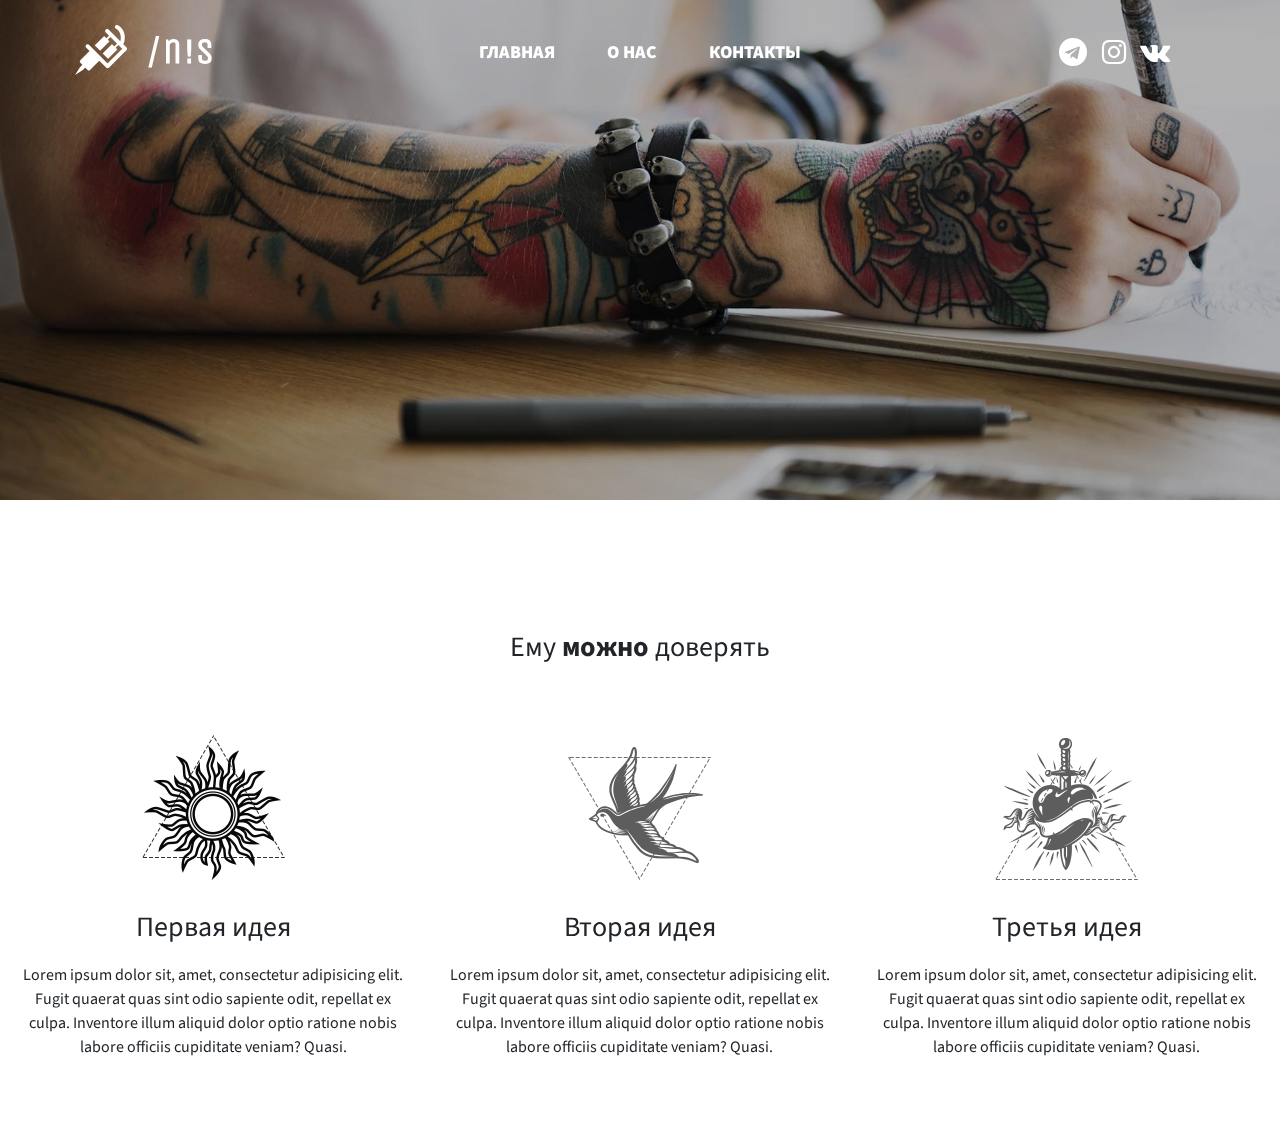
==== about.html @ b3897aca "Newwewew" ====
<!DOCTYPE html>
<html lang="en">
<head>
	<meta charset="UTF-8">
	<meta name="viewport" content="width=device-width, initial-scale=1, shrink-to-fit=no">
	<link rel="stylesheet" href="css/style.css">
	<link rel="stylesheet" href="css/width.css">
	<link rel="stylesheet" href="css/normalize.css">
	<link rel="stylesheet" href="css/font-awesome.min.css">
	<link rel="stylesheet" href="css/component.css">
	<link rel="stylesheet" href="css/style-slider.css">
	<link rel="stylesheet" href="css/reset.css">
	<link rel="stylesheet" href="css/style-new.css">

	<link href="https://fonts.googleapis.com/css2?family=Yanone+Kaffeesatz:wght@400;700&display=swap" rel="stylesheet">
<link href="http://fonts.googleapis.com/css?family=Source+Sans+Pro:300,400,700" rel="stylesheet" type="text/css">
	
	<link href="https://fonts.googleapis.com/css2?family=Unica+One&display=swap" rel="stylesheet">
	<link rel="stylesheet" href="https://maxcdn.bootstrapcdn.com/bootstrap/4.0.0/css/bootstrap.min.css" integrity="sha384-Gn5384xqQ1aoWXA+058RXPxPg6fy4IWvTNh0E263XmFcJlSAwiGgFAW/dAiS6JXm" crossorigin="anonymous">

	<link href="https://fonts.googleapis.com/css2?family=Staatliches&display=swap" rel="stylesheet">
	<link href="https://fonts.googleapis.com/css2?family=Kaushan+Script&display=swap" rel="stylesheet">
	<link href="https://fonts.googleapis.com/css2?family=Comfortaa:wght@300;500&display=swap" rel="stylesheet">


<script src="https://maxcdn.bootstrapcdn.com/bootstrap/4.0.0/js/bootstrap.min.js" integrity="sha384-JZR6Spejh4U02d8jOt6vLEHfe/JQGiRRSQQxSfFWpi1MquVdAyjUar5+76PVCmYl" crossorigin="anonymous"></script>
	<title>Document</title>
	<link rel="stylesheet" type="text/css" href="css/animate.css" />
<script src="js/wow.min.js"></script>

        <script>
       new WOW().init();
    </script>
</head>
<body>
	<div class="wrapper">

			<div class="about1" class="parallax-window" data-parallax="scroll" data-image-src="img/elements-title-img-1.jpg">
				<div class="header">
				<div class="logo">
					<img src="img/logo.png" alt="">
					<div class="content1">
			           <div class="text1 wow fadeIn"></div>
			        </div>
			        <div class="awesome-block">
			        	<a href="" class="aws1"><i class="fa fa-telegram"></i></a>
			  	 		<a href="" class="aws1"><i class="fa fa-instagram"></i></a>
			  	 		<!-- <a href=""><i class="fa fa-twitter"></i></a> -->
			  	 		<a href="" class="aws1"><i class="fa fa-vk"></i></a>
			        </div>
				</div>
			  <div class="menu">
			  	 <ul>
			  	 	<li class="cl-effect-1"><a href="#">Главная</a></li>
			  	 	<li class="cl-effect-1"><a href="#">О нас</a></li>
			  	 	<li class="cl-effect-1"><a href="#">Контакты</a></li>
			  	 </ul>
			  </div>
			  <div class="menu-bg-s">
			  	<div class="logo">
					<img src="img/logo.png" alt="">
				</div>
				<svg class="ham hamRotate ham1" id="to_right" width="80" onclick="this.classList.toggle('active1')">
  <path
        class="line top"
        d="m 30,33 h 40 c 0,0 9.044436,-0.654587 9.044436,-8.508902 0,-7.854315 -8.024349,-11.958003 -14.89975,-10.85914 -6.875401,1.098863 -13.637059,4.171617 -13.637059,16.368042 v 40" />
  <path
        class="line middle"
        d="m 30,50 h 40" />
  <path
        class="line bottom"
        d="m 30,67 h 40 c 12.796276,0 15.357889,-11.717785 15.357889,-26.851538 0,-15.133752 -4.786586,-27.274118 -16.667516,-27.274118 -11.88093,0 -18.499247,6.994427 -18.435284,17.125656 l 0.252538,40" />
</svg>
			  </div>
			  <div class="menu-responsive share" id="share">
			  		<ul class="menu-rw">
			  	 		<li class="cl-effect-1"><a href="#">Главная</a></li>
			  	 		<li class="cl-effect-1"><a href="#">О нас</a></li>
			  	 		<li class="cl-effect-1"><a href="#">Контакты</a></li>
			  	    </ul>
			  </div>
			  
			</div>

			<div class="header1">
				<div class="logo">
					<img src="img/logo.png" alt="">
					<div class="content1">
			           <div class="text1 wow fadeIn"></div>
			        </div>
			        <div class="awesome-block">
			        	<a href="" class="aws1"><i class="fa fa-telegram"></i></a>
			  	 		<a href="" class="aws1"><i class="fa fa-instagram"></i></a>
			  	 		<a href="" class="aws1"><i class="fa fa-vk"></i></a>
			        </div>
				</div>
			  <div class="menu">
			  	 <ul>
			  	 	<li class="cl-effect-1"><a href="#">Главная</a></li>
			  	 	<li class="cl-effect-1"><a href="#">О нас</a></li>
			  	 	<li class="cl-effect-1"><a href="#">Контакты</a></li>
			  	 </ul>
			  </div>
			  
			</div>
			</div>





			<div class="about2">
				<div class="container">
					<div class="row">
						<div class="col-md-12">
		<h1 class="title" style="margin: 50px 0;">
			<span>Ему</span>
			<span class="cd-words-wrapper">
				<b class="is-visible">можно</b>
			</span>
			<span style="margin-left:0px;">доверять</span>
		</h1>

						</div>
						<div class="col-md-4">
							<div class="block-idea">
								<img src="img/p1-custom-icon-img-1.png" alt="" class="img-fluid">
								<h1 class="title">Первая идея</h1>
								<p>Lorem ipsum dolor sit, amet, consectetur adipisicing elit. Fugit quaerat quas sint odio sapiente odit, repellat ex culpa. Inventore illum aliquid dolor optio ratione nobis labore officiis cupiditate veniam? Quasi.</p>
							</div>
						</div>
						<div class="col-md-4">
							<div class="block-idea">
								<img src="img/p1-custom-icon-hover-img-2.png" alt="" class="img-fluid">
								<h1 class="title">Вторая идея</h1>
								<p>Lorem ipsum dolor sit, amet, consectetur adipisicing elit. Fugit quaerat quas sint odio sapiente odit, repellat ex culpa. Inventore illum aliquid dolor optio ratione nobis labore officiis cupiditate veniam? Quasi.</p>
							</div>
						</div>
						<div class="col-md-4">
							<div class="block-idea">
								<img src="img/p1-custom-icon-hover-img-3.png" alt="" class="img-fluid">
								<h1 class="title">Третья идея</h1>
								<p>Lorem ipsum dolor sit, amet, consectetur adipisicing elit. Fugit quaerat quas sint odio sapiente odit, repellat ex culpa. Inventore illum aliquid dolor optio ratione nobis labore officiis cupiditate veniam? Quasi.</p>
							</div>
						</div>
					</div>
				</div>
			</div>

	</div>

<script src="https://ajax.googleapis.com/ajax/libs/jquery/3.1.1/jquery.min.js"></script>
<script src="js/main.js"></script>
<script src="js/bootstrap.min.js"></script>
<script src="js/modernizr.custom.js"></script>
<script src="js/index.js"></script>
<script src="js/index1.js"></script>
<script src="js/parallax.js"></script>
<script>
$("#to_right").click(function() {
   if ( $("#share").hasClass("share share_hide") )
   {
   $("#share").removeClass( );
   $("#share").addClass("share share_show");
   }
   else
   {
   $("#share").removeClass( );
   $("#share").addClass("share share_hide");
   }
});
</script>
<script>
	var $header = $(".header1")
var scroll = 0
var active = "active"
$(window).scroll(function() {
  if ($(window).scrollTop() > scroll) {
    $header.addClass(active)
  } else {
    $header.removeClass(active)
  }
})
</script>
</body>
</html>
---- css/style.css ----
* {
	margin: 0;
	padding: 0;
}
.wrapper {
	float: left;
	width: 100%;
	/*height: 100vh;*/
	/*background: url(../img/slider-video.mp4);*/
}
body {
	font-family: "Source Sans Pro", sans-serif;
}


h3 {
  display: inline-block;
  padding: 10px;
  background: #B9121B;
  border-top-left-radius: 10px;
  border-top-right-radius: 10px;
}

.full-screen {
  background-size: cover;
  background-position: center;
  background-repeat: no-repeat;
}



@font-face {
	font-family: 'Anton';
	src: url('../font/1Ptgg87LROyAm3Kz-C8.woff2');
	font-weight: normal;
	font-style: normal;
}

.is_overlay{ display: block; width: 100%; height: 100%; }
#trailer {
/*position: fixed;*/
top: 0; right: 0; bottom: 0; left: 0;
overflow: hidden;
}
li {
	list-style: none;
}
a:hover {
	/*text-decoration: none !important;*/
	border-bottom: none;
}


/*#trailer > video {
position: absolute;
top: 0;
left: 0;
width: 100%;
height: 100%;
}*/
.header	{
	width: 100%;
	height: 100px;
	position: absolute;
	top:0;
	transition: all .1s ease-in-out;
	/*z-index: 9999;*/
	display: inline-flex;
}
.active {
  top: 0 !important;
}
.header1 {
  	top:-100px;
  	width: 100%;
	height: 100px;
	position: fixed;
	background: #111;
	transition: all 1s ease-in-out;
	z-index: 9999;
	display: inline-flex;
}
.hf4g {display: block;}
.hf5g {display: none;}
.header1>.menu>ul>li.cl-effect-1>a {color: #fff;}
.menu {
	margin: 0 auto;
	display: block;
	z-index: 999;

}
.logo {
	padding: 25px 50px 25px 75px;
    /*z-index: 999;*/
    position: absolute;
    width: 100%;
    display: inline-block;
}
.awesome-block {
	position: absolute;
	right: 100px;
	margin-top: 7px;
}
.awesome-block1 {
	color:#000 !important;
}
a.awesome-block1 {
	transition: all .2s ease-in-out;
}
a.awesome-block1:hover {
	color: #333;
}
.awesome-block > a {
	color: #fff;
	margin-right: 10px;
	font-size: 28px;
	transition: all .2s ease-in-out;
}
.awesome-block > a:hover {
	text-decoration: none;
	color: #ababab;
	/*font-size: 29px;*/
}
.logo>img {float: left;}
p.logotext {
	float: left;
}
.ham {
  cursor: pointer;
  z-index: 9999;
  position: absolute;
  right: 0;
  transform: scale(0.5);
  float: right;
  margin: -35px 5px;
  -webkit-tap-highlight-color: transparent;
  transition: transform 400ms;
  -moz-user-select: none;
  -webkit-user-select: none;
  -ms-user-select: none;
  user-select: none;
}
.line {
  fill:none;
  transition: stroke-dasharray 400ms, stroke-dashoffset 400ms;
  stroke:#fff;
  stroke-width:5.5;
  stroke-linecap:round;
}
.menu-responsive {
	width: 100%;
	/*transition: all 1s ease-in-out;*/
	position: fixed;
	text-align: center;
    vertical-align: middle;
    height: 100vh;
    top: -800px;
	z-index: 90;
}
.hamRotate.active1 {
  transform: rotate(45deg) scale(0.5) translate(-20px, 0px);;

}
.hamRotate180.active1 {
  transform: rotate(180deg);
  transform: scale(0.5);

}
.ham1 .top {
  stroke-dasharray: 40 139;
}
.ham1 .bottom {
  stroke-dasharray: 40 180;
}
.ham1.active1 .top {
  stroke-dashoffset: -98px;
}
.ham1.active1 .bottom {
  stroke-dashoffset: -138px;
}
.content1 {float: left;}
.text1 {
	color: #fff;
	font-family: 'Unica One', cursive;
	font-size: 36px;
	margin-left: 20px;
	font-weight: 900;
	letter-spacing: 2px;
}
.text {
	color: #fff;
	font-family: 'Unica One', cursive;
	font-size: 36px;
	margin-left: 20px;
	font-weight: 900;
	letter-spacing: 2px;
}
.menu>ul>li {float: left;}
.menu>ul>li>a {
	float: left;
	padding: 40px 10px;
	color: #FFF;
	text-transform: uppercase;
	/*font-weight: 900;*/
	font-size: 22px;
	font-family: "Source Sans Pro", sans-serif;
    font-size: 18px;
    line-height: 26px;
    font-weight: 900;
    /*letter-spacing: -0.03em;*/
	transition: all .2s ease-in-out;
}
.menu>ul>li>a:hover {
	color: #bbb;
    text-decoration: none;
}

/**/

@import 'https://fonts.googleapis.com/css?family=Roboto+Mono:100';
html,
body {
  height: 100%;
}
.container {
  height: 100%;
  width: 100%;
  justify-content: center;
  align-items: center;
  display: flex;
}
.text {
    margin: auto auto;
    font-size: 22px;
	font-family: 'Anton', sans-serif;
    font-size: 68px;
    line-height: 26px;
    font-weight: 400;
    text-transform: uppercase;
    letter-spacing: 15px;
    /* vertical-align: middle; */
    float: left;
    color: #fff;

}
.dud {
  color: #000;
}
.ex4 {
	float: left;
	width: 100%;
	/*padding: 100px 0;*/
}
h1.title {
	font-family: "Source Sans Pro", sans-serif;
    font-size: 28px;
    font-weight: 400;
    text-align: center;
    line-height: 55px;
}

@font-face {
	font-family: awesome;
	src: url(../fonts/fontawesome-webfont.woff2);
}

/**/
.carousel-inner {background: #fff;}
.contentt {
	height: 100vh;
    display: grid;
    width: 100%;
    position: relative;
    /*z-index: 9999;*/
}
.ex1 {
	width: 100%;
    float: left;
    background: rgba(0,0,0,0.3);
    overflow: hidden;
    /*height: 100vh;*/
    transform: scale(10%);
    position: relative;
}
.ex2 {
	float: left;
	width: 100%;
	padding: 100px 0;
	/*height: 100vh;*/
}
.img-blockd {
	float: left;
	overflow: hidden;
	width: 100%; 
	margin-bottom: 20px;
}

@media (min-width: 1200px) {}
.container {
    max-width: 1300px !important;
}
}

.try {
	    font-family: 'Anton', sans-serif;
	    font-size: 24px;
}

.text-block {
	width: 100%;
	float: left;
}
.text-block > p {
	color: #989898;
}
.textt {
	margin: auto;
}
.title-ph {
	color: #fff;
	text-transform: uppercase;
	font-family: 'Anton', sans-serif;
	font-size: 88px;
}
.responsive-title {
	color: #fff;
	text-transform: uppercase;
	font-family: 'Anton', sans-serif;
	display: none;
}
.try {
	font-family: 'Anton', sans-serif;
	font-size: 22px;
}
#top {display:none;position:fixed;right:1%;bottom:16px;width:48px;height:48px;background:#ff0000;}
.bg--1 {
background: url(../img/h1-parallax-1.jpg);
}
.ex3 {
	width: 100%;
	float: left;
	/*padding: 100px;*/
	/*height: 1000px;*/
}
.header.fixed {
    width:100%;
    position: fixed;
    top: 0;
    background:#fff !important;
}

.block-num {
   margin: 150px 0;
   width: 100%;
   display: inline-block;
}
.block-num > span {
	display: inline-block !important;
	color: #fff;
	font-size: 81px;
    font-weight: 900;
    font-family: 'Anton', sans-serif;
    line-height: .94em;
    vertical-align: middle;
    text-align: center;letter-spacing: 5px;
    width: 100%;
}
h1.title-num1 {
	font-family: 'Anton', sans-serif;
	font-size: 28px;
	font-weight: 100;
	text-align: center;
	margin-top: 20px;
	color: #fff;
	letter-spacing: 3px;
}
.t4gry {color: #000 !important;}

.kartochka {
	float: left;
	width: 100%;
}
.kartochka>img {
	margin-bottom: 30px;
}
.text-block-1 {
	float: left;
	width: 100%;
	/*margin-bottom: 100px;*/
}
.block-text-tt {
	max-width: 500px;
	margin-top: 100px;
	margin-left: 40px;
}
h1.title-karta {
	/*margin-bottom: 0;*/
	line-height: 30px;
	text-transform: uppercase;
	font-family: 'Anton', sans-serif;
	letter-spacing: 2px;
}
h1.title-karta:nth-child(2) {
	margin-bottom: 30px;
}
/*.ex-4-1-title {
	padding: 70px 0;
	float: left;
	width: 100%;
}*/
.ex-4-1-title-black {
	background: #f3f3f3;
    padding: 70px 0;
	float: left;
	width: 100%;
}
.ex-4-1-title-black>.text-block-1>h1.title {color: #000;}
.left-roa {
	width: 50%;
	float: left;
	height: 100vh;
	/*background: url(../img/m1.jpg) 30%;*/
}
.right-roa {
	width: 50%;
	float: left;
	height: 100vh;
}
.ex5 {
	width: 100%;
	padding: 100px 0;
	float: left;
	/*height: 100vh;*/
}
.input-form-foot {
	width: 100%;
	float: left;
}
.wpcf7-text {
	/*font-family: Anton,sans-serif;*/
    color: #080808;
    margin: 0;
    padding: 29px 0;
    border: none;
    width: 100%;
    border-bottom: 2px dotted #080808;
    font-size: 23px;
    line-height: 1.74em;
    /*text-transform: uppercase;*/
}
input {outline:none;}
li.cl-effect-181 {margin-top: 30px;}
a.but-on {
    font-size: 18px;
    padding: 20px 20px !important;
    text-transform: uppercase;
    border: 2px solid #111;
    font-weight: 700;
    margin-top: 50px;
    transition: all .2s ease-in-out;
    color: #111;
}
a.but-on:hover {
	text-decoration: none;
	color: #fff;
	background: #000;
}
.share>ul>li>a {
	float: left;
	padding: .4em 1em;
	width: 100%;
	text-align: center;
	color: #FFF;
	text-transform: uppercase;
	/*font-weight: 900;*/
	font-size: 22px;
	font-family: 'Anton', sans-serif;
    font-size: 18px;
    line-height: 26px;
    font-weight: 400;
    letter-spacing: .06em;
	transition: all .2s ease-in-out;
}
.share>ul>li {
	width: 100%;
    display: inline-block;
    margin: .2em 0;
}
.carousel-indicators li {
	border-radius: 50%;
	width: 10px !important;
    height: 10px !important;
}
.menu-bg-s {
	width: 100%;
	position: fixed;
	background: #111;
	z-index: 9999;
	height: 50px;
	display: none;
}
.block-text-tt-resp {display: none; padding: 30px 20px;}
.block-text-tt-resp>h1 {color: #fff; text-align: center;}
.block-text-tt-resp>p {color: #fff; text-align: center;}
.share_hide {top:50px; animation: textt .4s; position: absolute; width: 100%;background: rgba(0,0,0,0.7);}
@keyframes textt {
from {top:-100%;}
to {top:50px;}
}
.share_show {top:-100%; animation: texttt .4s; position: absolute;width: 100%;background: rgba(0,0,0,0.7);}
@keyframes texttt {
from {top:50px;}
to {top:-100%;}
}
.menu-rw {
	position: absolute;
    width: 100%;
    top: 50%;
    transform: translateY(-50%);
}
.menu-rw>li>a {font-family: 'Yanone Kaffeesatz', sans-serif;}
.share {
	    width: 100%;
    /*transition: all 1s ease-in-out;*/
    position: fixed;
    text-align: center;
    vertical-align: middle;
    height: 100vh;
    z-index: 90;
}
.carousel-item {
	text-align: center;
    vertical-align: middle;
}
.carousel-caption {
	    position: absolute;
    top: 0;
    bottom: 0;
    margin: auto 0;
    height: fit-content;
}
.carousel-caption>h3 {
	font-family: 'Staatliches', cursive;
	color: #fff;
	/*text-align: justify;*/
	line-height: 110px;
	border: none;
	width: 100%;
	font-size: 128px;
	/*max-width: 500px;*/
	background: none;
}
.carousel-caption>.kiki-b>h3 {
	font-size: 120px;
	color: #fff;
	    margin-right: -208px;
	font-family: 'Kaushan Script', cursive;
	background: none;
}
.carousel-caption>p {
    font-family: 'Comfortaa', cursive;
    font-size: 20px;

} 
h3.kiki {
	font-family: 'Kaushan Script', cursive;
	line-height: 0px;
}


.sppb-column {
    width: 100%;
    height: 100%;
    display: -ms-flexbox;
    display: flex;
    -ms-flex-wrap: wrap;
    flex-wrap: wrap;
}
.sppb-column, .sppb-column-addons {
    position: relative;
    z-index: 1;
    width: 100%;
}
.sppb-text-center {
    text-align: center;
}
.sppb-addon-single-image-container {
    display: inline-block;
    position: relative;
}
.ex4-5 {
	float: left;
	width: 100%;
	padding: 100px 0;
	background: #f3f3f3;
}
.img-bl {
	text-align: center;
	margin-bottom: 50px;
}
.text-bl-pn {
	text-align: center;
}
.title-form {
	/*margin: 50px 0;*/
	/*font-family: 'Russo', sans-serif;*/
	text-align: center;
	font-size: 32px;
}
.send-but>li {
	margin-top: 30px;
}
.send-but>li>a {
	font-family: -apple-system,BlinkMacSystemFont,"Segoe UI",Roboto,"Helvetica Neue",Arial,sans-serif,"Apple Color Emoji","Segoe UI Emoji","Segoe UI Symbol";
	font-size: 24px;
}




/*ABOUT*/
 .about1 {
 	height: 500px;
 	width: 100%;
 	float: left;
 }
 .about2 {
 	padding: 70px 0;
 	width: 100%;
 	float: left;
 }
 .block-idea {text-align: center;}
 .block-idea>img {
 	margin-bottom: 20px;
 }
 .block-idea>p {font-family: 'Source Sans Pro', sans-serif;}
---- css/width.css ----
@media only screen and (max-width: 1210px) {
 
.content1 {
	display: none;
}
.carousel {margin-top: 50px;}
.menu-bg-s>.logo>img {display: none;} 
.logo.logo {display: none;} 
.menu-bg-s {display: block;}
.header>.logo {display: none;}
.menu-bg-s>.logo {display: block;}
.block-text-tt {margin-left: 20px !important;}
.header1 {display: none !important;}
.awesome-block {display: none;}
.carousel-caption>h3 {  font-size: 78px;line-height: 60px;}
h1.title-ph {display: none;}
.menu-responsive>ul {display: block !important;}
.menu {display: none; }
h1.responsive-title {font-size: 38px; display: block;}
.slider {margin-top:50px;}
.hf4g {display: none !important}
.hf5g {display: block !important}

 
}
@media only screen and (max-width: 987px) {
 
.block-num>span {font-size: 44px;}
h1.title-num1 {font-size: 22px;}
/*.left-roa {height: auto;}*/
 
}
@media only screen and (max-width: 782px) {
 
.ex2 {height: auto;}
/*.ex4 {padding: 100px 0;}*/
.left-roa {height: auto;}
.img-blockd {text-align: center;}
.text-block {text-align: center;}
.right-roa {display: none;}
.left-roa {width: 100%; padding: 70px 0;}
h1.title {font-size: 38px;}
.block-text-tt-resp {display: block;}
}
@media only screen and (min-width: 1210px) {
 
svg.ham {display: none;}
 
}
@media only screen and (max-width: 992px) {
 
Планшеты в режиме landscape, нетбуки, ноутбуки, десктоп.
 
}
@media only screen and (max-width: 768px) {
 
.menu-responsive>ul>li>a {
	padding: 0 !important;
}
/*.cd-intro {display: none !important}*/
/*.carousel {top: 50px;}*/
.menu-bg-s>.logo {display: none;} 
.cd-headline {
    font-size: 26px !important;
  }
  .text-bl-pn>p {font-size:16px;}

}
@media only screen and (max-width: 500px) {
 
.menu-responsive>ul>li>a {
	padding: 0 !important;
}
 
}





/**/
---- css/component.css ----
*,
*:after,
*::before {
    -webkit-box-sizing: border-box;
    -moz-box-sizing: border-box;
    box-sizing: border-box;
}

body {
	font-family: Arial, sans-serif;
}

nav a {
	position: relative;
	display: inline-block;
	margin: 15px 25px;
	outline: none;
	color: #fff;
	text-decoration: none;
	text-transform: uppercase;
	letter-spacing: 1px;
	font-weight: 400;
	text-shadow: 0 0 1px rgba(255,255,255,0.3);
	font-size: 1.35em;
}

nav a:hover,
nav a:focus {
	outline: none;
}

/* Эффект 1: Скобки */
.cl-effect-1 a::before,
.cl-effect-1 a::after {
	display: inline-block;
	opacity: 0;
	-webkit-transition: -webkit-transform 0.3s, opacity 0.2s;
	-moz-transition: -moz-transform 0.3s, opacity 0.2s;
	transition: transform 0.3s, opacity 0.2s;
}

.cl-effect-1 a::before {
	margin-right: 10px;
	content: '[';
	-webkit-transform: translateX(20px);
	-moz-transform: translateX(20px);
	transform: translateX(20px);
}

.cl-effect-1 a::after {
	margin-left: 10px;
	content: ']';
	-webkit-transform: translateX(-20px);
	-moz-transform: translateX(-20px);
	transform: translateX(-20px);
}

.cl-effect-1 a:hover::before,
.cl-effect-1 a:hover::after,
.cl-effect-1 a:focus::before,
.cl-effect-1 a:focus::after {
	opacity: 1;
	-webkit-transform: translateX(0px);
	-moz-transform: translateX(0px);
	transform: translateX(0px);
}

/* Эффект 2: 3D */
.cl-effect-2 a {
	line-height: 44px;
	-webkit-perspective: 1000px;
	-moz-perspective: 1000px;
	perspective: 1000px;
}

.cl-effect-2 a span {
	position: relative;
	display: inline-block;
	padding: 0 14px;
	background: #2195de;
	-webkit-transition: -webkit-transform 0.3s;
	-moz-transition: -moz-transform 0.3s;
	transition: transform 0.3s;
	-webkit-transform-origin: 50% 0;
	-moz-transform-origin: 50% 0;
	transform-origin: 50% 0;
	-webkit-transform-style: preserve-3d;
	-moz-transform-style: preserve-3d;
	transform-style: preserve-3d;
}

.csstransforms3d .cl-effect-2 a span::before {
	position: absolute;
	top: 100%;
	left: 0;
	width: 100%;
	height: 100%;
	background: #0965a0;
	content: attr(data-hover);
	-webkit-transition: background 0.3s;
	-moz-transition: background 0.3s;
	transition: background 0.3s;
	-webkit-transform: rotateX(-90deg);
	-moz-transform: rotateX(-90deg);
	transform: rotateX(-90deg);
	-webkit-transform-origin: 50% 0;
	-moz-transform-origin: 50% 0;
	transform-origin: 50% 0;
}

.cl-effect-2 a:hover span,
.cl-effect-2 a:focus span {
	-webkit-transform: rotateX(90deg) translateY(-22px);
	-moz-transform: rotateX(90deg) translateY(-22px);
	transform: rotateX(90deg) translateY(-22px);
}

.csstransforms3d .cl-effect-2 a:hover span::before,
.csstransforms3d .cl-effect-2 a:focus span::before {
	background: #28a2ee;	
}

/* Эффект 3: Линия снизу*/
.cl-effect-3 a {
	padding: 8px 0;
}

.cl-effect-3 a::after {
	position: absolute;
	top: 100%;
	left: 0;
	width: 100%;
	height: 4px;
	background: rgba(0,0,0,0.1);
	content: '';
	opacity: 0;
	-webkit-transition: opacity 0.3s, -webkit-transform 0.3s;
	-moz-transition: opacity 0.3s, -moz-transform 0.3s;
	transition: opacity 0.3s, transform 0.3s;
	-webkit-transform: translateY(10px);
	-moz-transform: translateY(10px);
	transform: translateY(10px);
}

.cl-effect-3 a:hover::after,
.cl-effect-3 a:focus::after {
	opacity: 1;
	-webkit-transform: translateY(0px);
	-moz-transform: translateY(0px);
	transform: translateY(0px);
}

/* Эффект 4: линия снизу */
.cl-effect-4 a {
	padding: 0 0 10px;
}

.cl-effect-4 a::after {
	position: absolute;
	top: 100%;
	left: 0;
	width: 100%;
	height: 1px;
	background: #fff;
	content: '';
	opacity: 0;
	-webkit-transition: height 0.3s, opacity 0.3s, -webkit-transform 0.3s;
	-moz-transition: height 0.3s, opacity 0.3s, -moz-transform 0.3s;
	transition: height 0.3s, opacity 0.3s, transform 0.3s;
	-webkit-transform: translateY(-10px);
	-moz-transform: translateY(-10px);
	transform: translateY(-10px);
}

.cl-effect-4 a:hover::after,
.cl-effect-4 a:focus::after {
	height: 5px;
	opacity: 1;
	-webkit-transform: translateY(0px);
	-moz-transform: translateY(0px);
	transform: translateY(0px);
}

/* Эффект 5: смена */
.cl-effect-5 a {
	overflow: hidden;
	padding: 0 4px;
	height: 1em;
}

.cl-effect-5 a span {
	position: relative;
	display: inline-block;
	-webkit-transition: -webkit-transform 0.3s;
	-moz-transition: -moz-transform 0.3s;
	transition: transform 0.3s;
}

.cl-effect-5 a span::before {
	position: absolute;
	top: 100%;
	content: attr(data-hover);
	font-weight: 700;
	-webkit-transform: translate3d(0,0,0);
	-moz-transform: translate3d(0,0,0);
	transform: translate3d(0,0,0);
}

.cl-effect-5 a:hover span,
.cl-effect-5 a:focus span {
	-webkit-transform: translateY(-100%);
	-moz-transform: translateY(-100%);
	transform: translateY(-100%);
}

/* Эффект 6: появляется граница слева и снизу */
.cl-effect-6 a {
	margin: 0 10px;
	padding: 10px 20px;
}

.cl-effect-6 a::before {
	position: absolute;
	top: 0;
	left: 0;
	width: 100%;
	height: 2px;
	background: #fff;
	content: '';
	-webkit-transition: top 0.3s;
	-moz-transition: top 0.3s;
	transition: top 0.3s;
}

.cl-effect-6 a::after {
	position: absolute;
	top: 0;
	left: 0;
	width: 2px;
	height: 2px;
	background: #fff;
	content: '';
	-webkit-transition: height 0.3s;
	-moz-transition: height 0.3s;
	transition: height 0.3s;
}

.cl-effect-6 a:hover::before {
	top: 100%;
	opacity: 1;
}

.cl-effect-6 a:hover::after {
	height: 100%;
} 

/* Эффект 7: появляется граница сверху */
.cl-effect-7 a {
	padding: 12px 10px 10px;
	color: #566473;
	text-shadow: none;
	font-weight: 700;
}

.cl-effect-7 a::before,
.cl-effect-7 a::after {
	position: absolute;
	top: 100%;
	left: 0;
	width: 100%;
	height: 3px;
	background: #566473;
	content: '';
	-webkit-transition: -webkit-transform 0.3s;
	-moz-transition: -moz-transform 0.3s;
	transition: transform 0.3s;
	-webkit-transform: scale(0.85);
	-moz-transform: scale(0.85);
	transform: scale(0.85);
}

.cl-effect-7 a::after {
	opacity: 0;
	-webkit-transition: top 0.3s, opacity 0.3s, -webkit-transform 0.3s;
	-moz-transition: top 0.3s, opacity 0.3s, -moz-transform 0.3s;
	transition: top 0.3s, opacity 0.3s, transform 0.3s;
}

.cl-effect-7 a:hover::before,
.cl-effect-7 a:hover::after,
.cl-effect-7 a:focus::before,
.cl-effect-7 a:focus::after {
	-webkit-transform: scale(1);
	-moz-transform: scale(1);
	transform: scale(1);
}

.cl-effect-7 a:hover::after,
.cl-effect-7 a:focus::after {
	top: 0%;
	opacity: 1;
}

/* Эффект 8: появляется еще одна граница */
.cl-effect-8 a {
	padding: 10px 20px;
}

.cl-effect-8 a::before,
.cl-effect-8 a::after  {
	position: absolute;
	top: 0;
	left: 0;
	width: 100%;
	height: 100%;
	border: 3px solid #354856;
	content: '';
	-webkit-transition: -webkit-transform 0.3s, opacity 0.3s;
	-moz-transition: -moz-transform 0.3s, opacity 0.3s;
	transition: transform 0.3s, opacity 0.3s;
}

.cl-effect-8 a::after  {
	border-color: #fff;
	opacity: 0;
	-webkit-transform: translateY(-7px) translateX(6px);
	-moz-transform: translateY(-7px) translateX(6px);
	transform: translateY(-7px) translateX(6px);
}

.cl-effect-8 a:hover::before,
.cl-effect-8 a:focus::before {
	opacity: 0;
	-webkit-transform: translateY(5px) translateX(-5px);
	-moz-transform: translateY(5px) translateX(-5px);
	transform: translateY(5px) translateX(-5px);
}

.cl-effect-8 a:hover::after,
.cl-effect-8 a:focus::after  {
	opacity: 1;
	-webkit-transform: translateY(0px) translateX(0px);
	-moz-transform: translateY(0px) translateX(0px);
	transform: translateY(0px) translateX(0px);
}

/* Эффект 9: дополнительный текст и граница */
.cl-effect-9 a {
	margin: 0 20px;
	padding: 18px 20px;
}

.cl-effect-9 a::before,
.cl-effect-9 a::after {
	position: absolute;
	top: 0;
	left: 0;
	width: 100%;
	height: 1px;
	background: #fff;
	content: '';
	opacity: 0.2;
	-webkit-transition: opacity 0.3s, height 0.3s;
	-moz-transition: opacity 0.3s, height 0.3s;
	transition: opacity 0.3s, height 0.3s;
}

.cl-effect-9 a::after {
	top: 100%;
	opacity: 0;
	-webkit-transition: -webkit-transform 0.3s, opacity 0.3s;
	-moz-transition: -moz-transform 0.3s, opacity 0.3s;
	transition: transform 0.3s, opacity 0.3s;
	-webkit-transform: translateY(-10px);
	-moz-transform: translateY(-10px);
	transform: translateY(-10px);
}

.cl-effect-9 a span:first-child {
	z-index: 2;
	display: block;
	font-weight: 300;
}

.cl-effect-9 a span:last-child {
	z-index: 1;
	display: block;
	padding: 8px 0 0 0;
	color: rgba(0,0,0,0.4);
	text-shadow: none;
	text-transform: none;
	font-style: italic;
	font-size: 0.75em;
	font-family: Arial, Georgia, serif;
	opacity: 0;
	-webkit-transition: -webkit-transform 0.3s, opacity 0.3s;
	-moz-transition: -moz-transform 0.3s, opacity 0.3s;
	transition: transform 0.3s, opacity 0.3s;
	-webkit-transform: translateY(-100%);
	-moz-transform: translateY(-100%);
	transform: translateY(-100%);
}

.cl-effect-9 a:hover::before,
.cl-effect-9 a:focus::before {
	height: 6px;
}

.cl-effect-9 a:hover::before,
.cl-effect-9 a:hover::after,
.cl-effect-9 a:focus::before,
.cl-effect-9 a:focus::after {
	opacity: 1;
	-webkit-transform: translateY(0px);
	-moz-transform: translateY(0px);
	transform: translateY(0px);
}

.cl-effect-9 a:hover span:last-child,
.cl-effect-9 a:focus span:last-child {
	opacity: 1;
	-webkit-transform: translateY(0%);
	-moz-transform: translateY(0%);
	transform: translateY(0%);
}

/* Эффект 10: замена текста и фона слева */
.cl-effect-10  {
	position: relative;
	z-index: 1;
}

.cl-effect-10 a {
	overflow: hidden;
	margin: 0 15px;
}

.cl-effect-10 a span {
	display: block;
	padding: 10px 20px;
	background: #0f7c67;
	-webkit-transition: -webkit-transform 0.3s;
	-moz-transition: -moz-transform 0.3s;
	transition: transform 0.3s;
}

.cl-effect-10 a::before {
	position: absolute;
	top: 0;
	left: 0;
	z-index: -1;
	padding: 10px 20px;
	width: 100%;
	height: 100%;
	background: #fff;
	color: #0f7c67;
	content: attr(data-hover);
	-webkit-transition: -webkit-transform 0.3s;
	-moz-transition: -moz-transform 0.3s;
	transition: transform 0.3s;
	-webkit-transform: translateX(-25%);
}

.cl-effect-10 a:hover span,
.cl-effect-10 a:focus span {
	-webkit-transform: translateX(100%);
	-moz-transform: translateX(100%);
	transform: translateX(100%);
}

.cl-effect-10 a:hover::before,
.cl-effect-10 a:focus::before {
	-webkit-transform: translateX(0%);
	-moz-transform: translateX(0%);
	transform: translateX(0%);
}

/* Эффект 11: изменение цвета текста */
.cl-effect-11 a {
	padding: 10px 0;
	border-top: 2px solid #0972b4;
	color: #0972b4;
	text-shadow: none;
} 

.cl-effect-11 a::before {
	position: absolute;
	top: 0;
	left: 0;
	overflow: hidden;
	padding: 10px 0;
	max-width: 0;
	border-bottom: 2px solid #fff;
	color: #fff;
	content: attr(data-hover);
	-webkit-transition: max-width 0.5s;
	-moz-transition: max-width 0.5s;
	transition: max-width 0.5s;
}

.cl-effect-11 a:hover::before,
.cl-effect-11 a:focus::before {
	max-width: 100%;
}

/* Эффект 12: круг на фоне */
.cl-effect-12 a::before,
.cl-effect-12 a::after {
	position: absolute;
	top: 50%;
	left: 50%;
	width: 100px;
	height: 100px;
	border: 2px solid rgba(0,0,0,0.1);
	border-radius: 50%;
	content: '';
	opacity: 0;
	-webkit-transition: -webkit-transform 0.3s, opacity 0.3s;
	-moz-transition: -moz-transform 0.3s, opacity 0.3s;
	transition: transform 0.3s, opacity 0.3s;
	-webkit-transform: translateX(-50%) translateY(-50%) scale(0.2);
	-moz-transform: translateX(-50%) translateY(-50%) scale(0.2);
	transform: translateX(-50%) translateY(-50%) scale(0.2);
}

.cl-effect-12 a::after {
	width: 90px;
	height: 90px;
	border-width: 6px;
	-webkit-transform: translateX(-50%) translateY(-50%) scale(0.8);
	-moz-transform: translateX(-50%) translateY(-50%) scale(0.8);
	transform: translateX(-50%) translateY(-50%) scale(0.8);
}

.cl-effect-12 a:hover::before,
.cl-effect-12 a:hover::after,
.cl-effect-12 a:focus::before,
.cl-effect-12 a:focus::after {
	opacity: 1;
	-webkit-transform: translateX(-50%) translateY(-50%) scale(1);
	-moz-transform: translateX(-50%) translateY(-50%) scale(1);
	transform: translateX(-50%) translateY(-50%) scale(1);
}

/* Эффект 13: три кружка снизу */
.cl-effect-13 a {
	-webkit-transition: color 0.3s;
	-moz-transition: color 0.3s;
	transition: color 0.3s;
}

.cl-effect-13 a::before {
	position: absolute;
	top: 100%;
	left: 50%;
	color: transparent;
	content: '•';
	text-shadow: 0 0 transparent;
	font-size: 1.2em;
	-webkit-transition: text-shadow 0.3s, color 0.3s;
	-moz-transition: text-shadow 0.3s, color 0.3s;
	transition: text-shadow 0.3s, color 0.3s;
	-webkit-transform: translateX(-50%);
	-moz-transform: translateX(-50%);
	transform: translateX(-50%);
	pointer-events: none;
}

.cl-effect-13 a:hover::before,
.cl-effect-13 a:focus::before {
	color: #fff;
	text-shadow: 10px 0 #fff, -10px 0 #fff;
}

.cl-effect-13 a:hover,
.cl-effect-13 a:focus {
	color: #ba7700;
}

/* Эффект 14: перемещение границ */
.cl-effect-14 a {
	padding: 0 20px;
	height: 45px;
	line-height: 45px;
}

.cl-effect-14 a::before,
.cl-effect-14 a::after {
	position: absolute;
	width: 45px;
	height: 2px;
	background: #fff;
	content: '';
	opacity: 0.2;
	-webkit-transition: all 0.3s;
	-moz-transition: all 0.3s;
	transition: all 0.3s;
	pointer-events: none;
}

.cl-effect-14 a::before {
	top: 0;
	left: 0;
	-webkit-transform: rotate(90deg);
	-moz-transform: rotate(90deg);
	transform: rotate(90deg);
	-webkit-transform-origin: 0 0;
	-moz-transform-origin: 0 0;
	transform-origin: 0 0;
}

.cl-effect-14 a::after {
	right: 0;
	bottom: 0;
	-webkit-transform: rotate(90deg);
	-moz-transform: rotate(90deg);
	transform: rotate(90deg);
	-webkit-transform-origin: 100% 0;
	-moz-transform-origin: 100% 0;
	transform-origin: 100% 0;
}

.cl-effect-14 a:hover::before,
.cl-effect-14 a:hover::after,
.cl-effect-14 a:focus::before,
.cl-effect-14 a:focus::after {
	opacity: 1;
}

.cl-effect-14 a:hover::before,
.cl-effect-14 a:focus::before {
	left: 50%;
	-webkit-transform: rotate(0deg) translateX(-50%);
	-moz-transform: rotate(0deg) translateX(-50%);
	transform: rotate(0deg) translateX(-50%);
}

.cl-effect-14 a:hover::after,
.cl-effect-14 a:focus::after {
	right: 50%;
	-webkit-transform: rotate(0deg) translateX(50%);
	-moz-transform: rotate(0deg) translateX(50%);
	transform: rotate(0deg) translateX(50%);
}

/* Эффект 15: уменьшение и изменение цвета */
.cl-effect-15 a {
	color: rgba(0,0,0,0.2);
	font-weight: 700;
	text-shadow: none;
}

.cl-effect-15 a::before {
	color: #fff;
	content: attr(data-hover);
	position: absolute;
	-webkit-transition: -webkit-transform 0.3s, opacity 0.3s;
	-moz-transition: -moz-transform 0.3s, opacity 0.3s;
	transition: transform 0.3s, opacity 0.3s;
}

.cl-effect-15 a:hover::before,
.cl-effect-15 a:focus::before {
	-webkit-transform: scale(0.9);
	-moz-transform: scale(0.9);
	transform: scale(0.9);
	opacity: 0;
}

/* Эффект 16: наложение справа */
.cl-effect-16 a {
	color: #6f8686;
	text-shadow: 0 0 1px rgba(111,134,134,0.3);
}

.cl-effect-16 a::before {
	color: #fff;
	content: attr(data-hover);
	position: absolute;
	opacity: 0;
	text-shadow: 0 0 1px rgba(255,255,255,0.3);
	-webkit-transform: scale(1.1) translateX(10px) translateY(-10px) rotate(4deg);
	-moz-transform: scale(1.1) translateX(10px) translateY(-10px) rotate(4deg);
	transform: scale(1.1) translateX(10px) translateY(-10px) rotate(4deg);
	-webkit-transition: -webkit-transform 0.3s, opacity 0.3s;
	-moz-transition: -moz-transform 0.3s, opacity 0.3s;
	transition: transform 0.3s, opacity 0.3s;
	pointer-events: none;
}

.cl-effect-16 a:hover::before,
.cl-effect-16 a:focus::before {
	-webkit-transform: scale(1) translateX(0px) translateY(0px) rotate(0deg);
	-moz-transform: scale(1) translateX(0px) translateY(0px) rotate(0deg);
	transform: scale(1) translateX(0px) translateY(0px) rotate(0deg);
	opacity: 1;
}

/* Эффект 17: граница снизу и изменение цвета */
.cl-effect-17 a {
	color: #10649b;
	text-shadow: none;
	padding: 10px 0;
}

.cl-effect-17 a::before {
	color: #fff;
	text-shadow: 0 0 1px rgba(255,255,255,0.3);
	content: attr(data-hover);
	position: absolute;
	-webkit-transition: -webkit-transform 0.3s, opacity 0.3s;
	-moz-transition: -moz-transform 0.3s, opacity 0.3s;
	transition: transform 0.3s, opacity 0.3s;
	pointer-events: none;
}

.cl-effect-17 a::after {
	content: '';
	position: absolute;
	left: 0;
	bottom: 0;
	width: 100%;
	height: 2px;
	background: #fff;
	opacity: 0;
	-webkit-transform: translateY(5px);
	-moz-transform: translateY(5px);
	transform: translateY(5px);
	-webkit-transition: -webkit-transform 0.3s, opacity 0.3s;
	-moz-transition: -moz-transform 0.3s, opacity 0.3s;
	transition: transform 0.3s, opacity 0.3s;
	pointer-events: none;
}

.cl-effect-17 a:hover::before,
.cl-effect-17 a:focus::before {
	opacity: 0;
	-webkit-transform: translateY(-2px);
	-moz-transform: translateY(-2px);
	transform: translateY(-2px);
}

.cl-effect-17 a:hover::after,
.cl-effect-17 a:focus::after {
	opacity: 1;
	-webkit-transform: translateY(0px);
	-moz-transform: translateY(0px);
	transform: translateY(0px);
}

/* Эффект 18: крест */
.cl-effect-18 {
	position: relative;
	z-index: 1;
}

.cl-effect-18 a {
	padding: 0 5px;
	color: #fff;
	font-weight: 700;
	-webkit-transition: color 0.3s;
	-moz-transition: color 0.3s;
	transition: color 0.3s;
}

.cl-effect-18 a::before,
.cl-effect-18 a::after {
	position: absolute;
	width: 100%;
	left: 0;
	top: 50%;
	height: 2px;
	margin-top: -1px;
	background: #fff;
	content: '';
	z-index: -1;
	-webkit-transition: -webkit-transform 0.3s, opacity 0.3s;
	-moz-transition: -moz-transform 0.3s, opacity 0.3s;
	transition: transform 0.3s, opacity 0.3s;
	pointer-events: none;
}

.cl-effect-18 a::before {
	-webkit-transform: translateY(-20px);
	-moz-transform: translateY(-20px);
	transform: translateY(-20px);
}

.cl-effect-18 a::after {
	-webkit-transform: translateY(20px);
	-moz-transform: translateY(20px);
	transform: translateY(20px);
}

.cl-effect-18 a:hover,
.cl-effect-18 a:focus {
	color: #fff;
}

.cl-effect-18 a:hover::before,
.cl-effect-18 a:hover::after,
.cl-effect-18 a:focus::before,
.cl-effect-18 a:focus::after {
	opacity: 0.7;
}

.cl-effect-18 a:hover::before,
.cl-effect-18 a:focus::before {
	-webkit-transform: rotate(45deg);
	-moz-transform: rotate(45deg);
	transform: rotate(45deg);
}

.cl-effect-18 a:hover::after,
.cl-effect-18 a:focus::after {
	-webkit-transform: rotate(-45deg);
	-moz-transform: rotate(-45deg);
	transform: rotate(-45deg);
}





/**/
.cl-effect-181 {
	position: relative;
	z-index: 1;
}

.cl-effect-181 a {
	/*padding: 0 5px;*/
	color: #000;
	font-weight: 700;
	-webkit-transition: color 0.3s;
	-moz-transition: color 0.3s;
	transition: color 0.3s;
}

.cl-effect-181 a::before,
.cl-effect-181 a::after {
	position: absolute;
	width: 100%;
	left: 0;
	top: 50%;
	height: 2px;
	margin-top: -1px;
	background: #000;
	content: '';
	z-index: -1;
	-webkit-transition: -webkit-transform 0.3s, opacity 0.3s;
	-moz-transition: -moz-transform 0.3s, opacity 0.3s;
	transition: transform 0.3s, opacity 0.3s;
	pointer-events: none;
}

.cl-effect-181 a::before {
	-webkit-transform: translateY(-40px);
	-moz-transform: translateY(-40px);
	transform: translateY(-40px);
}

.cl-effect-18 a::after {
	-webkit-transform: translateY(40px);
	-moz-transform: translateY(40px);
	transform: translateY(40px);
}

.cl-effect-181 a:hover,
.cl-effect-181 a:focus {
	color: #333;
}

.cl-effect-181 a:hover::before,
.cl-effect-181 a:hover::after,
.cl-effect-181 a:focus::before,
.cl-effect-181 a:focus::after {
	opacity: 0.7;
}

.cl-effect-181 a:hover::before,
.cl-effect-181 a:focus::before {
	-webkit-transform: rotate(45deg);
	-moz-transform: rotate(45deg);
	transform: rotate(45deg);
}

.cl-effect-181 a:hover::after,
.cl-effect-181 a:focus::after {
	-webkit-transform: rotate(-45deg);
	-moz-transform: rotate(-45deg);
	transform: rotate(-45deg);
}
/**/
/* Эффект 19: 3D разворот */
.cl-effect-19 a {
	line-height: 2em;
	margin: 15px;
	-webkit-perspective: 800px;
	-moz-perspective: 800px;
	perspective: 800px;
	width: 200px;
}

.cl-effect-19 a span {
	position: relative;
	display: inline-block;
	width: 100%;
	padding: 0 14px;
	background: #e35041;
	-webkit-transition: -webkit-transform 0.4s, background 0.4s;
	-moz-transition: -moz-transform 0.4s, background 0.4s;
	transition: transform 0.4s, background 0.4s;
	-webkit-transform-style: preserve-3d;
	-moz-transform-style: preserve-3d;
	transform-style: preserve-3d;
	-webkit-transform-origin: 50% 50% -100px;
	-moz-transform-origin: 50% 50% -100px;
	transform-origin: 50% 50% -100px;
}

.csstransforms3d .cl-effect-19 a span::before {
	position: absolute;
	top: 0;
	left: 100%;
	width: 100%;
	height: 100%;
	background: #b53a2d;
	content: attr(data-hover);
	-webkit-transition: background 0.4s;
	-moz-transition: background 0.4s;
	transition: background 0.4s;
	-webkit-transform: rotateY(90deg);
	-moz-transform: rotateY(90deg);
	transform: rotateY(90deg);
	-webkit-transform-origin: 0 50%;
	-moz-transform-origin: 0 50%;
	transform-origin: 0 50%;
	pointer-events: none;
}

.cl-effect-19 a:hover span,
.cl-effect-19 a:focus span {
	background: #b53a2d;
	-webkit-transform: rotateY(-90deg);
	-moz-transform: rotateY(-90deg);
	transform: rotateY(-90deg);
}

.csstransforms3d .cl-effect-19 a:hover span::before,
.csstransforms3d .cl-effect-19 a:focus span::before {
	background: #ef5e50;	
}

/* Эффект 20: 3D наложение (похоже на календарь) */
.cl-effect-20 a {
	line-height: 2em;
	-webkit-perspective: 800px;
	-moz-perspective: 800px;
	perspective: 800px;
}

.cl-effect-20 a span {
	position: relative;
	display: inline-block;
	padding: 3px 15px 0;
	background: #587285;
	box-shadow: inset 0 3px #2f4351;
	-webkit-transition: background 0.6s;
	-moz-transition: background 0.6s;
	transition: background 0.6s;
	-webkit-transform-origin: 50% 0;
	-moz-transform-origin: 50% 0;
	transform-origin: 50% 0;
	-webkit-transform-style: preserve-3d;
	-moz-transform-style: preserve-3d;
	transform-style: preserve-3d;
	-webkit-transform-origin: 0% 50%;
	-moz-transform-origin: 0% 50%;
	transform-origin: 0% 50%;
}

.cl-effect-20 a span::before {
	position: absolute;
	top: 0;
	left: 0;
	width: 100%;
	height: 100%;
	background: #fff;
	color: #2f4351;
	content: attr(data-hover);
	-webkit-transform: rotateX(270deg);
	-moz-transform: rotateX(270deg);
	transform: rotateX(270deg);
	-webkit-transition: -webkit-transform 0.6s;
	-moz-transition: -moz-transform 0.6s;
	transition: transform 0.6s;
	-webkit-transform-origin: 0 0;
	-moz-transform-origin: 0 0;
	transform-origin: 0 0;
	pointer-events: none;
}

.cl-effect-20 a:hover span,
.cl-effect-20 a:focus span {
	background: #2f4351;
}

.cl-effect-20 a:hover span::before,
.cl-effect-20 a:focus span::before {
	-webkit-transform: rotateX(10deg);	
	-moz-transform: rotateX(10deg);
	transform: rotateX(10deg);
}

/* Эффект 21: появление границ снизу и сверху */
.cl-effect-21 a {
	padding: 10px;
	color: #237546;
	font-weight: 700;
	text-shadow: none;
	-webkit-transition: color 0.3s;
	-moz-transition: color 0.3s;
	transition: color 0.3s;
}

.cl-effect-21 a::before,
.cl-effect-21 a::after {
	position: absolute;
	left: 0;
	width: 100%;
	height: 2px;
	background: #fff;
	content: '';
	opacity: 0;
	-webkit-transition: opacity 0.3s, -webkit-transform 0.3s;
	-moz-transition: opacity 0.3s, -moz-transform 0.3s;
	transition: opacity 0.3s, transform 0.3s;
	-webkit-transform: translateY(-10px);
	-moz-transform: translateY(-10px);
	transform: translateY(-10px);
}

.cl-effect-21 a::before {
	top: 0;
	-webkit-transform: translateY(-10px);
	-moz-transform: translateY(-10px);
	transform: translateY(-10px);
}

.cl-effect-21 a::after {
	bottom: 0;
	-webkit-transform: translateY(10px);
	-moz-transform: translateY(10px);
	transform: translateY(10px);
}

.cl-effect-21 a:hover,
.cl-effect-21 a:focus {
	color: #fff;
}

.cl-effect-21 a:hover::before,
.cl-effect-21 a:focus::before,
.cl-effect-21 a:hover::after,
.cl-effect-21 a:focus::after {
	opacity: 1;
	-webkit-transform: translateY(0px);
	-moz-transform: translateY(0px);
	transform: translateY(0px);
}
---- css/style-slider.css ----
@import url("https://fonts.googleapis.com/css?family=Lora:700");
@import url("https://fonts.googleapis.com/css?family=Open+Sans");

:root {
  --z-distance: 8.519vw;
  --from-left: 1;
  --mobile-bkp: 650px;
}

*, *::before, *::after {
  box-sizing: border-box;
}

body {
  min-height: 100vh;
  margin: 0;
  padding: 0;
  /*overflow: hidden;*/
  font-family: Lora, serif;
  font-size: calc(14px + .3vw);
}

.slider {
  width: 100vw;
  height: 100vh;
  display: -webkit-box;
  display: -ms-flexbox;
  display: flex;
  -webkit-perspective: 1000px;
          perspective: 1000px;
  -webkit-transform-style: preserve-3d;
          transform-style: preserve-3d;
}
.slider::before, .slider::after {
  content: '';
  left: -1vw;
  top: -1vh;
  display: block;
  position: absolute;
  width: 102vw;
  height: 102vh;
  background-position: center;
  background-size: cover;
  will-change: opacity;
  z-index: -1;
  box-shadow: 0 0 0 50vmax rgba(0, 0, 0, 0.7) inset;
}
.slider::before {
  background-image: var(--img-prev);
}
.slider::after {
  -webkit-transition: opacity 0.7s;
  transition: opacity 0.7s;
  opacity: 0;
  background-image: var(--img-next);
}
.slider--bg-next::after {
  opacity: 1;
}
.slider__content {
  margin: auto;
  width: 65vw;
  height: 32.5vw;
  max-height: 60vh;
  will-change: transform;
  -webkit-transform-style: preserve-3d;
          transform-style: preserve-3d;
  pointer-events: none;
  -webkit-transform: translateZ(var(--z-distance));
          transform: translateZ(var(--z-distance));
}
.slider__images {
  overflow: hidden;
  position: absolute;
  width: 100%;
  height: 100%;
  z-index: 0;
  box-shadow: 0 0 5em #000;
}
.slider__images-item {
  position: absolute;
  top: 0;
  left: 0;
  height: 100%;
  width: 100%;
  will-change: transform;
  -webkit-transition-timing-function: ease-in;
          transition-timing-function: ease-in;
  visibility: hidden;
}
.slider__images-item img {
  display: block;
  position: relative;
  left: -1em;
  top: -1em;
  width: calc(100% + 1em * 2);
  height: calc(100% + 1em * 2);
  -o-object-fit: cover;
     object-fit: cover;
  will-change: transform;
}
.slider__images-item--active {
  z-index: 20;
  visibility: visible;
}
.slider__images-item--subactive {
  z-index: 15;
  visibility: visible;
}
.slider__images-item--next {
  -webkit-transform: translateX(100%);
          transform: translateX(100%);
}
.slider__images-item--prev {
  -webkit-transform: translateX(-100%);
          transform: translateX(-100%);
}
.slider__images-item--transit {
  -webkit-transition: opacity 0.7s, -webkit-transform 0.7s;
  transition: opacity 0.7s, -webkit-transform 0.7s;
  transition: transform 0.7s, opacity 0.7s;
  transition: transform 0.7s, opacity 0.7s, -webkit-transform 0.7s;
}
.slider__text {
  position: relative;
  height: 100%;
}
.slider__text-item {
  position: absolute;
  width: 100%;
  height: 100%;
  padding: 0.5em;
  -webkit-perspective: 1000px;
          perspective: 1000px;
  -webkit-transform-style: preserve-3d;
          transform-style: preserve-3d;
}
.slider__text-item > * {
  overflow: hidden;
  position: absolute;
}
.slider__text-item h3, .slider__text-item p {
  -webkit-transition: -webkit-transform 0.35s ease-out;
  transition: -webkit-transform 0.35s ease-out;
  transition: transform 0.35s ease-out;
  transition: transform 0.35s ease-out, -webkit-transform 0.35s ease-out;
  line-height: 1.5;
  overflow: hidden;
}
.slider__text-item h3 {
  background-color: rgba(0, 0, 0, 0.5);
}
.slider__text-item p {
  font-family: 'Open Sans', sans-serif;
  padding: 1em;
  color: white;
  text-align: center;
  background-color: rgba(0, 0, 0, 0.5);
}
.slider__text-item h3::before, .slider__text-item p::before {
  content: '';
  position: absolute;
  top: 0;
  left: 0;
  width: 100%;
  height: 100%;
  -webkit-transform: translateX(0);
          transform: translateX(0);
  -webkit-transition: -webkit-transform 0.35s ease-out 0.28s;
  transition: -webkit-transform 0.35s ease-out 0.28s;
  transition: transform 0.35s ease-out 0.28s;
  transition: transform 0.35s ease-out 0.28s, -webkit-transform 0.35s ease-out 0.28s;
}
.slider__text-item h3::before {
  background-color: #000;
}
.slider__text-item p::before {
  background-color: #fff;
}
.slider__text-item h3 {
  margin: 0;
  font-size: 2.5em;
  color: #fff;
  padding: 0 .3em;
  position: relative;
  font-weight: 700;
  -webkit-transform: translateX(-100%);
          transform: translateX(-100%);
}
.slider__text-item p {
  margin: 0;
  -webkit-transform: translateX(100%);
          transform: translateX(100%);
}
.slider__text-item-head {
  top: -0.5em;
  -webkit-transform: translateZ(3em);
          transform: translateZ(3em);
  -webkit-clip-path: polygon(0 0, 0.5em 100%, 100% 100%, calc(100% - .3em) 0.3em);
          clip-path: polygon(0 0, 0.5em 100%, 100% 100%, calc(100% - .3em) 0.3em);
}
.slider__text-item-info {
  bottom: 0;
  right: 0;
  max-width: 75%;
  min-width: -webkit-min-content;
  min-width: -moz-min-content;
  min-width: min-content;
  -webkit-transform: translateZ(2em);
          transform: translateZ(2em);
  -webkit-clip-path: polygon(0.5em 0, 100% 0%, calc(100% - .5em) 100%, 0 calc(100% - .5em));
          clip-path: polygon(0.5em 0, 100% 0%, calc(100% - .5em) 100%, 0 calc(100% - .5em));
}
.slider__text-item--active h3, .slider__text-item--active p {
  -webkit-transform: translateX(0);
          transform: translateX(0);
}
.slider__text-item--active h3::before {
  -webkit-transform: translateX(100%);
          transform: translateX(100%);
}
.slider__text-item--active p::before {
  -webkit-transform: translateX(-100%);
          transform: translateX(-100%);
}
.slider__text-item--backwards h3::before, .slider__text-item--backwards p::before {
  -webkit-transition: -webkit-transform 0.35s ease-in;
  transition: -webkit-transform 0.35s ease-in;
  transition: transform 0.35s ease-in;
  transition: transform 0.35s ease-in, -webkit-transform 0.35s ease-in;
}
.slider__text-item--backwards h3, .slider__text-item--backwards p {
  -webkit-transition: -webkit-transform 0.35s ease-in 0.35s;
  transition: -webkit-transform 0.35s ease-in 0.35s;
  transition: transform 0.35s ease-in 0.35s;
  transition: transform 0.35s ease-in 0.35s, -webkit-transform 0.35s ease-in 0.35s;
}
.slider__nav {
  position: absolute;
  left: 0;
  top: 0;
  width: 100%;
  height: 100%;
  text-align: center;
}
.slider__nav-arrows {
  display: -webkit-box;
  display: -ms-flexbox;
  display: flex;
  -webkit-box-pack: justify;
      -ms-flex-pack: justify;
          justify-content: space-between;
  width: 100%;
  position: absolute;
  top: 0;
  left: 0;
}
.slider__nav-arrow {
  height: 100vh;
  width: 50vw;
  text-indent: -9999px;
  white-space: nowrap;
}
.slider__nav-arrow--left {
  --arrow: url("data:image/svg+xml,%3Csvg xmlns='http://www.w3.org/2000/svg' width='80' height='80' viewBox='0 0 4 4'%3E %3Cpolyline points='3 1 1 2 3 3' stroke='white' stroke-width='.3' stroke-opacity='.5' fill='none'%3E%3C/polyline%3E %3C/svg%3E");
  cursor: var(--arrow) 40 40, auto;
}
.slider__nav-arrow--right {
  --arrow: url("data:image/svg+xml,%3Csvg xmlns='http://www.w3.org/2000/svg' width='80' height='80' viewBox='0 0 4 4'%3E %3Cpolyline points='1 1 3 2 1 3' stroke='white' stroke-width='.3' stroke-opacity='.5' fill='none'%3E%3C/polyline%3E %3C/svg%3E");
  cursor: var(--arrow) 40 40, auto;
}
.slider__nav-dots {
  margin-top: 88vh;
  display: -webkit-inline-box;
  display: -ms-inline-flexbox;
  display: inline-flex;
  position: relative;
  padding: 1em;
  pointer-events: none;
}
.slider__nav-dots::before {
  content: '';
  position: absolute;
  left: calc(1em + 1em + 2px);
  top: calc(1em + 2px);
  width: calc(1em - 2px * 2);
  height: calc(1em / 2 - 2px * 2);
  background-color: rgba(255, 255, 255, 0.9);
  -webkit-transition: -webkit-transform 0.7s ease-out;
  transition: -webkit-transform 0.7s ease-out;
  transition: transform 0.7s ease-out;
  transition: transform 0.7s ease-out, -webkit-transform 0.7s ease-out;
  -webkit-transform: translateX(calc((1em + 1em * 2) * (var(--from-left) - 1)));
          transform: translateX(calc((1em + 1em * 2) * (var(--from-left) - 1)));
}
.slider__nav-dot {
  margin: 0 1em;
  width: 1em;
  height: 0.5em;
  border: 2px solid rgba(255, 255, 255, 0.5);
  /* 
    The cursor is not the default one because of a weird bug 
    related to custom cursors above
  */
  cursor: crosshair;
  pointer-events: all;
  display: inline-block;
}
.slider__nav-dot:hover {
  border-color: rgba(255, 255, 255, 0.7);
}
.slider__nav-dot:active {
  border-color: rgba(255, 255, 255, 0.5);
}

@media only screen and (max-width: 650px) {
  .slider::before,
  .slider::after {
    display: none;
  }

  .slider__content {
    width: 100vw;
    height: 100vh;
    max-height: 100vh;
  }

  .slider__text-item-info {
    bottom: 50%;
    left: 50%;
    -webkit-transform: translate(-50%, 50%);
            transform: translate(-50%, 50%);
  }
  .slider__text-item-info p {
    padding: 1em .8em;
  }

  .slider__text-item-head {
    top: 5vh;
    left: 10vw;
    -webkit-transform: translateZ(0);
            transform: translateZ(0);
  }
  .slider__text-item-head h3 {
    font-size: 2.5em;
  }

  .slider__nav-dots {
    background-color: rgba(0, 0, 0, 0.3);
  }

  .slider__nav-arrow {
    width: 10vw;
    position: relative;
    cursor: auto;
  }
  .slider__nav-arrow:active {
    -webkit-filter: brightness(0.5);
            filter: brightness(0.5);
  }
  .slider__nav-arrow::before {
    content: '';
    background-image: var(--arrow);
    background-size: cover;
    width: 8vw;
    height: 8vw;
    position: absolute;
    top: 50%;
    left: 50%;
    -webkit-transform: translate(-50%, -50%);
            transform: translate(-50%, -50%);
  }
  .slider__nav-arrow--left {
    background-image: -webkit-linear-gradient(left, rgba(0, 0, 0, 0.7) 0, transparent 100%);
    background-image: linear-gradient(to right, rgba(0, 0, 0, 0.7) 0, transparent 100%);
  }
  .slider__nav-arrow--left:active {
    background-image: -webkit-linear-gradient(left, rgba(0, 0, 0, 0.9) 0, transparent 100%);
    background-image: linear-gradient(to right, rgba(0, 0, 0, 0.9) 0, transparent 100%);
  }
  .slider__nav-arrow--right {
    background-image: -webkit-linear-gradient(right, rgba(0, 0, 0, 0.7) 0, transparent 100%);
    background-image: linear-gradient(to left, rgba(0, 0, 0, 0.7) 0, transparent 100%);
  }
  .slider__nav-arrow--right:active {
    background-image: -webkit-linear-gradient(right, rgba(0, 0, 0, 0.9) 0, transparent 100%);
    background-image: linear-gradient(to left, rgba(0, 0, 0, 0.9) 0, transparent 100%);
  }
}
---- css/style-new.css ----
/* -------------------------------- 

Primary style

-------------------------------- */

a {
  text-decoration: none;
}

.cd-title {
  position: relative;
  height: 160px;
  line-height: 230px;
  text-align: center;
}
.cd-title h1 {
  font-size: 2.4rem;
  font-weight: 700;
}
@media only screen and (min-width: 768px) {
  .cd-title {
    line-height: 250px;
  }
}
@media only screen and (min-width: 1170px) {
  .cd-title {
    height: 200px;
    line-height: 300px;
  }
  .cd-title h1 {
    font-size: 3rem;
  }
}

.cd-intro {
  width: 90%;
  max-width: 768px;
  text-align: center;
}

.cd-intro {
  margin: 4em auto;
}
@media only screen and (min-width: 768px) {
  .cd-intro {
    margin: 5em auto;
  }
}
@media only screen and (min-width: 1170px) {
  .cd-intro {
    margin: 6em auto;
  }
}

.cd-headline {
  font-size: 16px;
  line-height: 1.2;
}
@media only screen and (min-width: 768px) {
  .cd-headline {
    font-size: 28px;
    font-weight: 300;
  }
}
@media only screen and (min-width: 1170px) {
  .cd-headline {
    font-size: 32px;
  }
}

.cd-words-wrapper {
  display: inline-block;
  position: relative;
  text-align: left;
}
.cd-words-wrapper b {
  display: inline-block;
  position: absolute;
  white-space: nowrap;
  left: 0;
  top: 0;
}
.cd-words-wrapper b.is-visible {
  position: relative;
}
.no-js .cd-words-wrapper b {
  opacity: 0;
}
.no-js .cd-words-wrapper b.is-visible {
  opacity: 1;
}

/* -------------------------------- 

xrotate-1 

-------------------------------- */
.cd-headline.rotate-1 .cd-words-wrapper {
  -webkit-perspective: 300px;
  -moz-perspective: 300px;
  perspective: 300px;
}
.cd-headline.rotate-1 b {
  opacity: 0;
  -webkit-transform-origin: 50% 100%;
  -moz-transform-origin: 50% 100%;
  -ms-transform-origin: 50% 100%;
  -o-transform-origin: 50% 100%;
  transform-origin: 50% 100%;
  -webkit-transform: rotateX(180deg);
  -moz-transform: rotateX(180deg);
  -ms-transform: rotateX(180deg);
  -o-transform: rotateX(180deg);
  transform: rotateX(180deg);
}
.cd-headline.rotate-1 b.is-visible {
  opacity: 1;
  -webkit-transform: rotateX(0deg);
  -moz-transform: rotateX(0deg);
  -ms-transform: rotateX(0deg);
  -o-transform: rotateX(0deg);
  transform: rotateX(0deg);
  -webkit-animation: cd-rotate-1-in 1.2s;
  -moz-animation: cd-rotate-1-in 1.2s;
  animation: cd-rotate-1-in 1.2s;
}
.cd-headline.rotate-1 b.is-hidden {
  -webkit-transform: rotateX(180deg);
  -moz-transform: rotateX(180deg);
  -ms-transform: rotateX(180deg);
  -o-transform: rotateX(180deg);
  transform: rotateX(180deg);
  -webkit-animation: cd-rotate-1-out 1.2s;
  -moz-animation: cd-rotate-1-out 1.2s;
  animation: cd-rotate-1-out 1.2s;
}

@-webkit-keyframes cd-rotate-1-in {
  0% {
    -webkit-transform: rotateX(180deg);
    opacity: 0;
  }
  35% {
    -webkit-transform: rotateX(120deg);
    opacity: 0;
  }
  65% {
    opacity: 0;
  }
  100% {
    -webkit-transform: rotateX(360deg);
    opacity: 1;
  }
}
@-moz-keyframes cd-rotate-1-in {
  0% {
    -moz-transform: rotateX(180deg);
    opacity: 0;
  }
  35% {
    -moz-transform: rotateX(120deg);
    opacity: 0;
  }
  65% {
    opacity: 0;
  }
  100% {
    -moz-transform: rotateX(360deg);
    opacity: 1;
  }
}
@keyframes cd-rotate-1-in {
  0% {
    -webkit-transform: rotateX(180deg);
    -moz-transform: rotateX(180deg);
    -ms-transform: rotateX(180deg);
    -o-transform: rotateX(180deg);
    transform: rotateX(180deg);
    opacity: 0;
  }
  35% {
    -webkit-transform: rotateX(120deg);
    -moz-transform: rotateX(120deg);
    -ms-transform: rotateX(120deg);
    -o-transform: rotateX(120deg);
    transform: rotateX(120deg);
    opacity: 0;
  }
  65% {
    opacity: 0;
  }
  100% {
    -webkit-transform: rotateX(360deg);
    -moz-transform: rotateX(360deg);
    -ms-transform: rotateX(360deg);
    -o-transform: rotateX(360deg);
    transform: rotateX(360deg);
    opacity: 1;
  }
}
@-webkit-keyframes cd-rotate-1-out {
  0% {
    -webkit-transform: rotateX(0deg);
    opacity: 1;
  }
  35% {
    -webkit-transform: rotateX(-40deg);
    opacity: 1;
  }
  65% {
    opacity: 0;
  }
  100% {
    -webkit-transform: rotateX(180deg);
    opacity: 0;
  }
}
@-moz-keyframes cd-rotate-1-out {
  0% {
    -moz-transform: rotateX(0deg);
    opacity: 1;
  }
  35% {
    -moz-transform: rotateX(-40deg);
    opacity: 1;
  }
  65% {
    opacity: 0;
  }
  100% {
    -moz-transform: rotateX(180deg);
    opacity: 0;
  }
}
@keyframes cd-rotate-1-out {
  0% {
    -webkit-transform: rotateX(0deg);
    -moz-transform: rotateX(0deg);
    -ms-transform: rotateX(0deg);
    -o-transform: rotateX(0deg);
    transform: rotateX(0deg);
    opacity: 1;
  }
  35% {
    -webkit-transform: rotateX(-40deg);
    -moz-transform: rotateX(-40deg);
    -ms-transform: rotateX(-40deg);
    -o-transform: rotateX(-40deg);
    transform: rotateX(-40deg);
    opacity: 1;
  }
  65% {
    opacity: 0;
  }
  100% {
    -webkit-transform: rotateX(180deg);
    -moz-transform: rotateX(180deg);
    -ms-transform: rotateX(180deg);
    -o-transform: rotateX(180deg);
    transform: rotateX(180deg);
    opacity: 0;
  }
}
/* -------------------------------- 

xtype 

-------------------------------- */
.cd-headline.type .cd-words-wrapper {
  vertical-align: top;
  overflow: hidden;
}
.cd-headline.type .cd-words-wrapper::after {
  /* vertical bar */
  content: '';
  position: absolute;
  right: 0;
  top: 50%;
  bottom: auto;
  -webkit-transform: translateY(-50%);
  -moz-transform: translateY(-50%);
  -ms-transform: translateY(-50%);
  -o-transform: translateY(-50%);
  transform: translateY(-50%);
  height: 90%;
  width: 1px;
  background-color: #aebcb9;
}
.cd-headline.type .cd-words-wrapper.waiting::after {
  -webkit-animation: cd-pulse 1s infinite;
  -moz-animation: cd-pulse 1s infinite;
  animation: cd-pulse 1s infinite;
}
.cd-headline.type .cd-words-wrapper.selected {
  background-color: #aebcb9;
}
.cd-headline.type .cd-words-wrapper.selected::after {
  visibility: hidden;
}
.cd-headline.type .cd-words-wrapper.selected b {
  color: #0d0d0d;
}
.cd-headline.type b {
  visibility: hidden;
}
.cd-headline.type b.is-visible {
  visibility: visible;
}
.cd-headline.type i {
  position: absolute;
  visibility: hidden;
}
.cd-headline.type i.in {
  position: relative;
  visibility: visible;
}

@-webkit-keyframes cd-pulse {
  0% {
    -webkit-transform: translateY(-50%) scale(1);
    opacity: 1;
  }
  40% {
    -webkit-transform: translateY(-50%) scale(0.9);
    opacity: 0;
  }
  100% {
    -webkit-transform: translateY(-50%) scale(0);
    opacity: 0;
  }
}
@-moz-keyframes cd-pulse {
  0% {
    -moz-transform: translateY(-50%) scale(1);
    opacity: 1;
  }
  40% {
    -moz-transform: translateY(-50%) scale(0.9);
    opacity: 0;
  }
  100% {
    -moz-transform: translateY(-50%) scale(0);
    opacity: 0;
  }
}
@keyframes cd-pulse {
  0% {
    -webkit-transform: translateY(-50%) scale(1);
    -moz-transform: translateY(-50%) scale(1);
    -ms-transform: translateY(-50%) scale(1);
    -o-transform: translateY(-50%) scale(1);
    transform: translateY(-50%) scale(1);
    opacity: 1;
  }
  40% {
    -webkit-transform: translateY(-50%) scale(0.9);
    -moz-transform: translateY(-50%) scale(0.9);
    -ms-transform: translateY(-50%) scale(0.9);
    -o-transform: translateY(-50%) scale(0.9);
    transform: translateY(-50%) scale(0.9);
    opacity: 0;
  }
  100% {
    -webkit-transform: translateY(-50%) scale(0);
    -moz-transform: translateY(-50%) scale(0);
    -ms-transform: translateY(-50%) scale(0);
    -o-transform: translateY(-50%) scale(0);
    transform: translateY(-50%) scale(0);
    opacity: 0;
  }
}
/* -------------------------------- 

xrotate-2 

-------------------------------- */
.cd-headline.rotate-2 .cd-words-wrapper {
  -webkit-perspective: 300px;
  -moz-perspective: 300px;
  perspective: 300px;
}
.cd-headline.rotate-2 i, .cd-headline.rotate-2 em {
  display: inline-block;
  -webkit-backface-visibility: hidden;
  backface-visibility: hidden;
}
.cd-headline.rotate-2 b {
  opacity: 0;
}
.cd-headline.rotate-2 i {
  -webkit-transform-style: preserve-3d;
  -moz-transform-style: preserve-3d;
  -ms-transform-style: preserve-3d;
  -o-transform-style: preserve-3d;
  transform-style: preserve-3d;
  -webkit-transform: translateZ(-20px) rotateX(90deg);
  -moz-transform: translateZ(-20px) rotateX(90deg);
  -ms-transform: translateZ(-20px) rotateX(90deg);
  -o-transform: translateZ(-20px) rotateX(90deg);
  transform: translateZ(-20px) rotateX(90deg);
  opacity: 0;
}
.is-visible .cd-headline.rotate-2 i {
  opacity: 1;
}
.cd-headline.rotate-2 i.in {
  -webkit-animation: cd-rotate-2-in 0.4s forwards;
  -moz-animation: cd-rotate-2-in 0.4s forwards;
  animation: cd-rotate-2-in 0.4s forwards;
}
.cd-headline.rotate-2 i.out {
  -webkit-animation: cd-rotate-2-out 0.4s forwards;
  -moz-animation: cd-rotate-2-out 0.4s forwards;
  animation: cd-rotate-2-out 0.4s forwards;
}
.cd-headline.rotate-2 em {
  -webkit-transform: translateZ(20px);
  -moz-transform: translateZ(20px);
  -ms-transform: translateZ(20px);
  -o-transform: translateZ(20px);
  transform: translateZ(20px);
}

.no-csstransitions .cd-headline.rotate-2 i {
  -webkit-transform: rotateX(0deg);
  -moz-transform: rotateX(0deg);
  -ms-transform: rotateX(0deg);
  -o-transform: rotateX(0deg);
  transform: rotateX(0deg);
  opacity: 0;
}
.no-csstransitions .cd-headline.rotate-2 i em {
  -webkit-transform: scale(1);
  -moz-transform: scale(1);
  -ms-transform: scale(1);
  -o-transform: scale(1);
  transform: scale(1);
}

.no-csstransitions .cd-headline.rotate-2 .is-visible i {
  opacity: 1;
}

@-webkit-keyframes cd-rotate-2-in {
  0% {
    opacity: 0;
    -webkit-transform: translateZ(-20px) rotateX(90deg);
  }
  60% {
    opacity: 1;
    -webkit-transform: translateZ(-20px) rotateX(-10deg);
  }
  100% {
    opacity: 1;
    -webkit-transform: translateZ(-20px) rotateX(0deg);
  }
}
@-moz-keyframes cd-rotate-2-in {
  0% {
    opacity: 0;
    -moz-transform: translateZ(-20px) rotateX(90deg);
  }
  60% {
    opacity: 1;
    -moz-transform: translateZ(-20px) rotateX(-10deg);
  }
  100% {
    opacity: 1;
    -moz-transform: translateZ(-20px) rotateX(0deg);
  }
}
@keyframes cd-rotate-2-in {
  0% {
    opacity: 0;
    -webkit-transform: translateZ(-20px) rotateX(90deg);
    -moz-transform: translateZ(-20px) rotateX(90deg);
    -ms-transform: translateZ(-20px) rotateX(90deg);
    -o-transform: translateZ(-20px) rotateX(90deg);
    transform: translateZ(-20px) rotateX(90deg);
  }
  60% {
    opacity: 1;
    -webkit-transform: translateZ(-20px) rotateX(-10deg);
    -moz-transform: translateZ(-20px) rotateX(-10deg);
    -ms-transform: translateZ(-20px) rotateX(-10deg);
    -o-transform: translateZ(-20px) rotateX(-10deg);
    transform: translateZ(-20px) rotateX(-10deg);
  }
  100% {
    opacity: 1;
    -webkit-transform: translateZ(-20px) rotateX(0deg);
    -moz-transform: translateZ(-20px) rotateX(0deg);
    -ms-transform: translateZ(-20px) rotateX(0deg);
    -o-transform: translateZ(-20px) rotateX(0deg);
    transform: translateZ(-20px) rotateX(0deg);
  }
}
@-webkit-keyframes cd-rotate-2-out {
  0% {
    opacity: 1;
    -webkit-transform: translateZ(-20px) rotateX(0);
  }
  60% {
    opacity: 0;
    -webkit-transform: translateZ(-20px) rotateX(-100deg);
  }
  100% {
    opacity: 0;
    -webkit-transform: translateZ(-20px) rotateX(-90deg);
  }
}
@-moz-keyframes cd-rotate-2-out {
  0% {
    opacity: 1;
    -moz-transform: translateZ(-20px) rotateX(0);
  }
  60% {
    opacity: 0;
    -moz-transform: translateZ(-20px) rotateX(-100deg);
  }
  100% {
    opacity: 0;
    -moz-transform: translateZ(-20px) rotateX(-90deg);
  }
}
@keyframes cd-rotate-2-out {
  0% {
    opacity: 1;
    -webkit-transform: translateZ(-20px) rotateX(0);
    -moz-transform: translateZ(-20px) rotateX(0);
    -ms-transform: translateZ(-20px) rotateX(0);
    -o-transform: translateZ(-20px) rotateX(0);
    transform: translateZ(-20px) rotateX(0);
  }
  60% {
    opacity: 0;
    -webkit-transform: translateZ(-20px) rotateX(-100deg);
    -moz-transform: translateZ(-20px) rotateX(-100deg);
    -ms-transform: translateZ(-20px) rotateX(-100deg);
    -o-transform: translateZ(-20px) rotateX(-100deg);
    transform: translateZ(-20px) rotateX(-100deg);
  }
  100% {
    opacity: 0;
    -webkit-transform: translateZ(-20px) rotateX(-90deg);
    -moz-transform: translateZ(-20px) rotateX(-90deg);
    -ms-transform: translateZ(-20px) rotateX(-90deg);
    -o-transform: translateZ(-20px) rotateX(-90deg);
    transform: translateZ(-20px) rotateX(-90deg);
  }
}
/* -------------------------------- 

xloading-bar 

-------------------------------- */
.cd-headline.loading-bar span {
  display: inline-block;
  padding: .2em 0;
}
.cd-headline.loading-bar .cd-words-wrapper {
  overflow: hidden;
  vertical-align: top;
}
.cd-headline.loading-bar .cd-words-wrapper::after {
  /* loading bar */
  content: '';
  position: absolute;
  left: 0;
  bottom: 0;
  height: 3px;
  width: 0;
  background: #0096a7;
  z-index: 2;
  -webkit-transition: width 0.3s -0.1s;
  -moz-transition: width 0.3s -0.1s;
  transition: width 0.3s -0.1s;
}
.cd-headline.loading-bar .cd-words-wrapper.is-loading::after {
  width: 100%;
  -webkit-transition: width 3s;
  -moz-transition: width 3s;
  transition: width 3s;
}
.cd-headline.loading-bar b {
  top: .2em;
  opacity: 0;
  -webkit-transition: opacity 0.3s;
  -moz-transition: opacity 0.3s;
  transition: opacity 0.3s;
}
.cd-headline.loading-bar b.is-visible {
  opacity: 1;
  top: 0;
}

/* -------------------------------- 

xslide 

-------------------------------- */
.cd-headline.slide span {
  display: inline-block;
  padding: .2em 0;
}
.cd-headline.slide .cd-words-wrapper {
  overflow: hidden;
  vertical-align: top;
}
.cd-headline.slide b {
  opacity: 0;
  top: .2em;
}
.cd-headline.slide b.is-visible {
  top: 0;
  opacity: 1;
  -webkit-animation: slide-in 0.6s;
  -moz-animation: slide-in 0.6s;
  animation: slide-in 0.6s;
}
.cd-headline.slide b.is-hidden {
  -webkit-animation: slide-out 0.6s;
  -moz-animation: slide-out 0.6s;
  animation: slide-out 0.6s;
}

@-webkit-keyframes slide-in {
  0% {
    opacity: 0;
    -webkit-transform: translateY(-100%);
  }
  60% {
    opacity: 1;
    -webkit-transform: translateY(20%);
  }
  100% {
    opacity: 1;
    -webkit-transform: translateY(0);
  }
}
@-moz-keyframes slide-in {
  0% {
    opacity: 0;
    -moz-transform: translateY(-100%);
  }
  60% {
    opacity: 1;
    -moz-transform: translateY(20%);
  }
  100% {
    opacity: 1;
    -moz-transform: translateY(0);
  }
}
@keyframes slide-in {
  0% {
    opacity: 0;
    -webkit-transform: translateY(-100%);
    -moz-transform: translateY(-100%);
    -ms-transform: translateY(-100%);
    -o-transform: translateY(-100%);
    transform: translateY(-100%);
  }
  60% {
    opacity: 1;
    -webkit-transform: translateY(20%);
    -moz-transform: translateY(20%);
    -ms-transform: translateY(20%);
    -o-transform: translateY(20%);
    transform: translateY(20%);
  }
  100% {
    opacity: 1;
    -webkit-transform: translateY(0);
    -moz-transform: translateY(0);
    -ms-transform: translateY(0);
    -o-transform: translateY(0);
    transform: translateY(0);
  }
}
@-webkit-keyframes slide-out {
  0% {
    opacity: 1;
    -webkit-transform: translateY(0);
  }
  60% {
    opacity: 0;
    -webkit-transform: translateY(120%);
  }
  100% {
    opacity: 0;
    -webkit-transform: translateY(100%);
  }
}
@-moz-keyframes slide-out {
  0% {
    opacity: 1;
    -moz-transform: translateY(0);
  }
  60% {
    opacity: 0;
    -moz-transform: translateY(120%);
  }
  100% {
    opacity: 0;
    -moz-transform: translateY(100%);
  }
}
@keyframes slide-out {
  0% {
    opacity: 1;
    -webkit-transform: translateY(0);
    -moz-transform: translateY(0);
    -ms-transform: translateY(0);
    -o-transform: translateY(0);
    transform: translateY(0);
  }
  60% {
    opacity: 0;
    -webkit-transform: translateY(120%);
    -moz-transform: translateY(120%);
    -ms-transform: translateY(120%);
    -o-transform: translateY(120%);
    transform: translateY(120%);
  }
  100% {
    opacity: 0;
    -webkit-transform: translateY(100%);
    -moz-transform: translateY(100%);
    -ms-transform: translateY(100%);
    -o-transform: translateY(100%);
    transform: translateY(100%);
  }
}
/* -------------------------------- 

xclip 

-------------------------------- */
.cd-headline.clip span {
  display: inline-block;
  padding: .2em 0;
}
.cd-headline.clip .cd-words-wrapper {
  overflow: hidden;
  vertical-align: top;
}
.cd-headline.clip .cd-words-wrapper::after {
  /* line */
  content: '';
  position: absolute;
  top: 0;
  right: 0;
  width: 2px;
  height: 100%;
  background-color: #aebcb9;
}
.cd-headline.clip b {
  opacity: 0;
}
.cd-headline.clip b.is-visible {
  opacity: 1;
}

/* -------------------------------- 

xzoom 

-------------------------------- */
.cd-headline.zoom .cd-words-wrapper {
  -webkit-perspective: 300px;
  -moz-perspective: 300px;
  perspective: 300px;
}
.cd-headline.zoom b {
  opacity: 0;
}
.cd-headline.zoom b.is-visible {
  opacity: 1;
  -webkit-animation: zoom-in 0.8s;
  -moz-animation: zoom-in 0.8s;
  animation: zoom-in 0.8s;
}
.cd-headline.zoom b.is-hidden {
  -webkit-animation: zoom-out 0.8s;
  -moz-animation: zoom-out 0.8s;
  animation: zoom-out 0.8s;
}

@-webkit-keyframes zoom-in {
  0% {
    opacity: 0;
    -webkit-transform: translateZ(100px);
  }
  100% {
    opacity: 1;
    -webkit-transform: translateZ(0);
  }
}
@-moz-keyframes zoom-in {
  0% {
    opacity: 0;
    -moz-transform: translateZ(100px);
  }
  100% {
    opacity: 1;
    -moz-transform: translateZ(0);
  }
}
@keyframes zoom-in {
  0% {
    opacity: 0;
    -webkit-transform: translateZ(100px);
    -moz-transform: translateZ(100px);
    -ms-transform: translateZ(100px);
    -o-transform: translateZ(100px);
    transform: translateZ(100px);
  }
  100% {
    opacity: 1;
    -webkit-transform: translateZ(0);
    -moz-transform: translateZ(0);
    -ms-transform: translateZ(0);
    -o-transform: translateZ(0);
    transform: translateZ(0);
  }
}
@-webkit-keyframes zoom-out {
  0% {
    opacity: 1;
    -webkit-transform: translateZ(0);
  }
  100% {
    opacity: 0;
    -webkit-transform: translateZ(-100px);
  }
}
@-moz-keyframes zoom-out {
  0% {
    opacity: 1;
    -moz-transform: translateZ(0);
  }
  100% {
    opacity: 0;
    -moz-transform: translateZ(-100px);
  }
}
@keyframes zoom-out {
  0% {
    opacity: 1;
    -webkit-transform: translateZ(0);
    -moz-transform: translateZ(0);
    -ms-transform: translateZ(0);
    -o-transform: translateZ(0);
    transform: translateZ(0);
  }
  100% {
    opacity: 0;
    -webkit-transform: translateZ(-100px);
    -moz-transform: translateZ(-100px);
    -ms-transform: translateZ(-100px);
    -o-transform: translateZ(-100px);
    transform: translateZ(-100px);
  }
}
/* -------------------------------- 

xrotate-3 

-------------------------------- */
.cd-headline.rotate-3 .cd-words-wrapper {
  -webkit-perspective: 300px;
  -moz-perspective: 300px;
  perspective: 300px;
}
.cd-headline.rotate-3 b {
  opacity: 0;
}
.cd-headline.rotate-3 i {
  display: inline-block;
  -webkit-transform: rotateY(180deg);
  -moz-transform: rotateY(180deg);
  -ms-transform: rotateY(180deg);
  -o-transform: rotateY(180deg);
  transform: rotateY(180deg);
  -webkit-backface-visibility: hidden;
  backface-visibility: hidden;
}
.is-visible .cd-headline.rotate-3 i {
  -webkit-transform: rotateY(0deg);
  -moz-transform: rotateY(0deg);
  -ms-transform: rotateY(0deg);
  -o-transform: rotateY(0deg);
  transform: rotateY(0deg);
}
.cd-headline.rotate-3 i.in {
  -webkit-animation: cd-rotate-3-in 0.6s forwards;
  -moz-animation: cd-rotate-3-in 0.6s forwards;
  animation: cd-rotate-3-in 0.6s forwards;
}
.cd-headline.rotate-3 i.out {
  -webkit-animation: cd-rotate-3-out 0.6s forwards;
  -moz-animation: cd-rotate-3-out 0.6s forwards;
  animation: cd-rotate-3-out 0.6s forwards;
}

.no-csstransitions .cd-headline.rotate-3 i {
  -webkit-transform: rotateY(0deg);
  -moz-transform: rotateY(0deg);
  -ms-transform: rotateY(0deg);
  -o-transform: rotateY(0deg);
  transform: rotateY(0deg);
  opacity: 0;
}

.no-csstransitions .cd-headline.rotate-3 .is-visible i {
  opacity: 1;
}

@-webkit-keyframes cd-rotate-3-in {
  0% {
    -webkit-transform: rotateY(180deg);
  }
  100% {
    -webkit-transform: rotateY(0deg);
  }
}
@-moz-keyframes cd-rotate-3-in {
  0% {
    -moz-transform: rotateY(180deg);
  }
  100% {
    -moz-transform: rotateY(0deg);
  }
}
@keyframes cd-rotate-3-in {
  0% {
    -webkit-transform: rotateY(180deg);
    -moz-transform: rotateY(180deg);
    -ms-transform: rotateY(180deg);
    -o-transform: rotateY(180deg);
    transform: rotateY(180deg);
  }
  100% {
    -webkit-transform: rotateY(0deg);
    -moz-transform: rotateY(0deg);
    -ms-transform: rotateY(0deg);
    -o-transform: rotateY(0deg);
    transform: rotateY(0deg);
  }
}
@-webkit-keyframes cd-rotate-3-out {
  0% {
    -webkit-transform: rotateY(0);
  }
  100% {
    -webkit-transform: rotateY(-180deg);
  }
}
@-moz-keyframes cd-rotate-3-out {
  0% {
    -moz-transform: rotateY(0);
  }
  100% {
    -moz-transform: rotateY(-180deg);
  }
}
@keyframes cd-rotate-3-out {
  0% {
    -webkit-transform: rotateY(0);
    -moz-transform: rotateY(0);
    -ms-transform: rotateY(0);
    -o-transform: rotateY(0);
    transform: rotateY(0);
  }
  100% {
    -webkit-transform: rotateY(-180deg);
    -moz-transform: rotateY(-180deg);
    -ms-transform: rotateY(-180deg);
    -o-transform: rotateY(-180deg);
    transform: rotateY(-180deg);
  }
}
/* -------------------------------- 

xscale 

-------------------------------- */
.cd-headline.scale b {
  opacity: 0;
}
.cd-headline.scale i {
  display: inline-block;
  opacity: 0;
  -webkit-transform: scale(0);
  -moz-transform: scale(0);
  -ms-transform: scale(0);
  -o-transform: scale(0);
  transform: scale(0);
}
.is-visible .cd-headline.scale i {
  opacity: 1;
}
.cd-headline.scale i.in {
  -webkit-animation: scale-up 0.6s forwards;
  -moz-animation: scale-up 0.6s forwards;
  animation: scale-up 0.6s forwards;
}
.cd-headline.scale i.out {
  -webkit-animation: scale-down 0.6s forwards;
  -moz-animation: scale-down 0.6s forwards;
  animation: scale-down 0.6s forwards;
}

.no-csstransitions .cd-headline.scale i {
  -webkit-transform: scale(1);
  -moz-transform: scale(1);
  -ms-transform: scale(1);
  -o-transform: scale(1);
  transform: scale(1);
  opacity: 0;
}

.no-csstransitions .cd-headline.scale .is-visible i {
  opacity: 1;
}

@-webkit-keyframes scale-up {
  0% {
    -webkit-transform: scale(0);
    opacity: 0;
  }
  60% {
    -webkit-transform: scale(1.2);
    opacity: 1;
  }
  100% {
    -webkit-transform: scale(1);
    opacity: 1;
  }
}
@-moz-keyframes scale-up {
  0% {
    -moz-transform: scale(0);
    opacity: 0;
  }
  60% {
    -moz-transform: scale(1.2);
    opacity: 1;
  }
  100% {
    -moz-transform: scale(1);
    opacity: 1;
  }
}
@keyframes scale-up {
  0% {
    -webkit-transform: scale(0);
    -moz-transform: scale(0);
    -ms-transform: scale(0);
    -o-transform: scale(0);
    transform: scale(0);
    opacity: 0;
  }
  60% {
    -webkit-transform: scale(1.2);
    -moz-transform: scale(1.2);
    -ms-transform: scale(1.2);
    -o-transform: scale(1.2);
    transform: scale(1.2);
    opacity: 1;
  }
  100% {
    -webkit-transform: scale(1);
    -moz-transform: scale(1);
    -ms-transform: scale(1);
    -o-transform: scale(1);
    transform: scale(1);
    opacity: 1;
  }
}
@-webkit-keyframes scale-down {
  0% {
    -webkit-transform: scale(1);
    opacity: 1;
  }
  60% {
    -webkit-transform: scale(0);
    opacity: 0;
  }
}
@-moz-keyframes scale-down {
  0% {
    -moz-transform: scale(1);
    opacity: 1;
  }
  60% {
    -moz-transform: scale(0);
    opacity: 0;
  }
}
@keyframes scale-down {
  0% {
    -webkit-transform: scale(1);
    -moz-transform: scale(1);
    -ms-transform: scale(1);
    -o-transform: scale(1);
    transform: scale(1);
    opacity: 1;
  }
  60% {
    -webkit-transform: scale(0);
    -moz-transform: scale(0);
    -ms-transform: scale(0);
    -o-transform: scale(0);
    transform: scale(0);
    opacity: 0;
  }
}
/* -------------------------------- 

xpush 

-------------------------------- */
.cd-headline.push b {
  opacity: 0;
}
.cd-headline.push b.is-visible {
  opacity: 1;
  -webkit-animation: push-in 0.6s;
  -moz-animation: push-in 0.6s;
  animation: push-in 0.6s;
}
.cd-headline.push b.is-hidden {
  -webkit-animation: push-out 0.6s;
  -moz-animation: push-out 0.6s;
  animation: push-out 0.6s;
}

@-webkit-keyframes push-in {
  0% {
    opacity: 0;
    -webkit-transform: translateX(-100%);
  }
  60% {
    opacity: 1;
    -webkit-transform: translateX(10%);
  }
  100% {
    opacity: 1;
    -webkit-transform: translateX(0);
  }
}
@-moz-keyframes push-in {
  0% {
    opacity: 0;
    -moz-transform: translateX(-100%);
  }
  60% {
    opacity: 1;
    -moz-transform: translateX(10%);
  }
  100% {
    opacity: 1;
    -moz-transform: translateX(0);
  }
}
@keyframes push-in {
  0% {
    opacity: 0;
    -webkit-transform: translateX(-100%);
    -moz-transform: translateX(-100%);
    -ms-transform: translateX(-100%);
    -o-transform: translateX(-100%);
    transform: translateX(-100%);
  }
  60% {
    opacity: 1;
    -webkit-transform: translateX(10%);
    -moz-transform: translateX(10%);
    -ms-transform: translateX(10%);
    -o-transform: translateX(10%);
    transform: translateX(10%);
  }
  100% {
    opacity: 1;
    -webkit-transform: translateX(0);
    -moz-transform: translateX(0);
    -ms-transform: translateX(0);
    -o-transform: translateX(0);
    transform: translateX(0);
  }
}
@-webkit-keyframes push-out {
  0% {
    opacity: 1;
    -webkit-transform: translateX(0);
  }
  60% {
    opacity: 0;
    -webkit-transform: translateX(110%);
  }
  100% {
    opacity: 0;
    -webkit-transform: translateX(100%);
  }
}
@-moz-keyframes push-out {
  0% {
    opacity: 1;
    -moz-transform: translateX(0);
  }
  60% {
    opacity: 0;
    -moz-transform: translateX(110%);
  }
  100% {
    opacity: 0;
    -moz-transform: translateX(100%);
  }
}
@keyframes push-out {
  0% {
    opacity: 1;
    -webkit-transform: translateX(0);
    -moz-transform: translateX(0);
    -ms-transform: translateX(0);
    -o-transform: translateX(0);
    transform: translateX(0);
  }
  60% {
    opacity: 0;
    -webkit-transform: translateX(110%);
    -moz-transform: translateX(110%);
    -ms-transform: translateX(110%);
    -o-transform: translateX(110%);
    transform: translateX(110%);
  }
  100% {
    opacity: 0;
    -webkit-transform: translateX(100%);
    -moz-transform: translateX(100%);
    -ms-transform: translateX(100%);
    -o-transform: translateX(100%);
    transform: translateX(100%);
  }
}
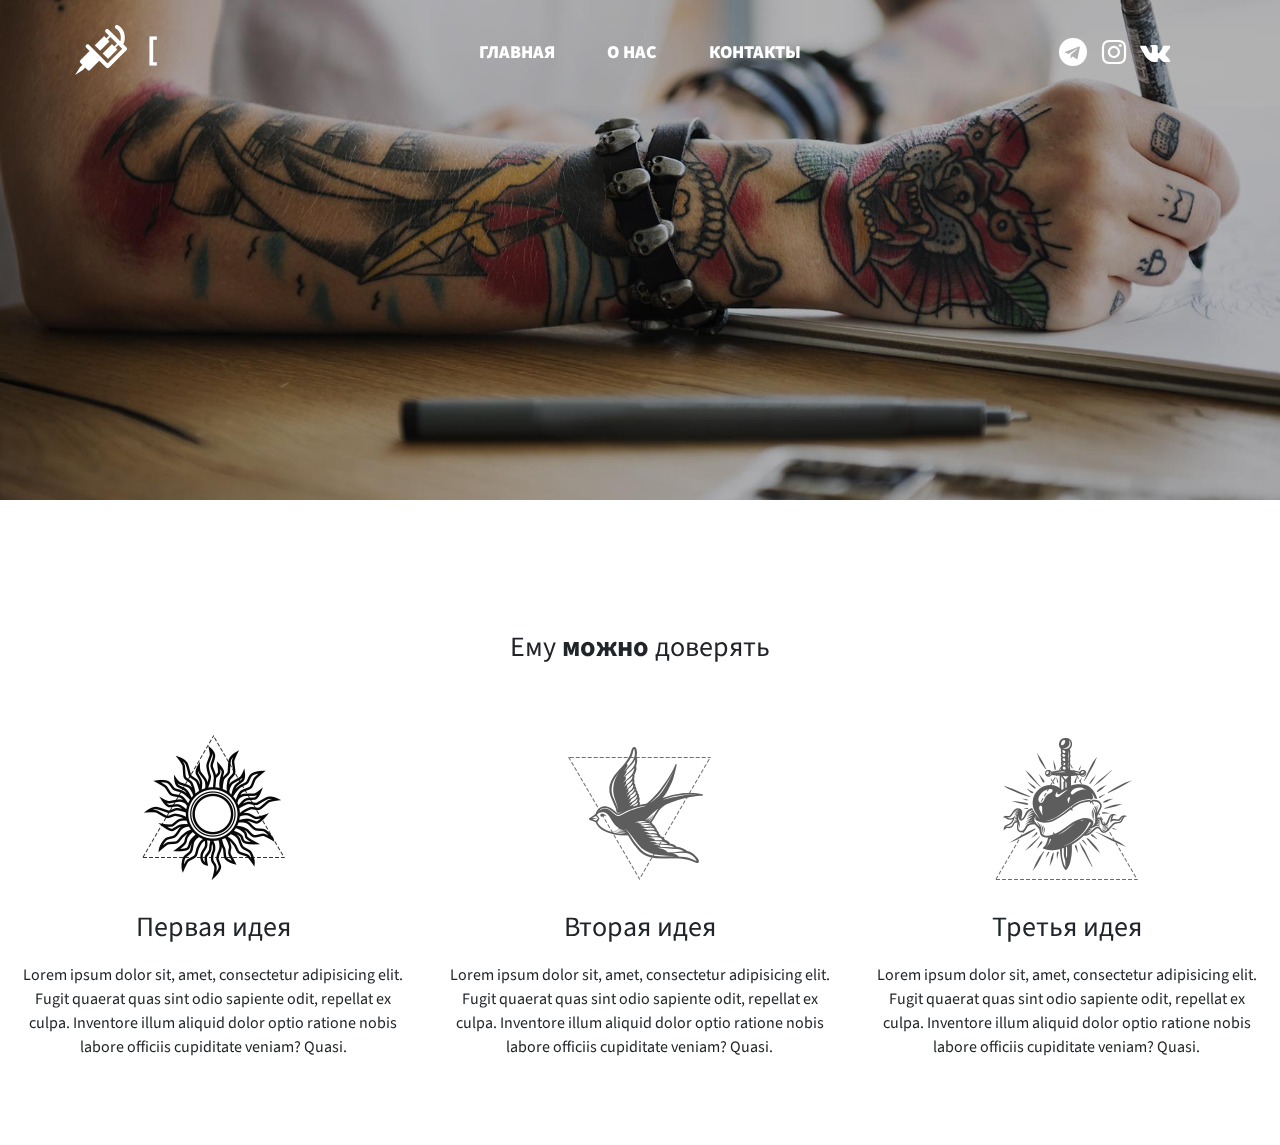
==== commit a7d79362: "hyyhy" ====
--- a/about.html
+++ b/about.html
@@ -96,8 +96,8 @@
 				</div>
 			  <div class="menu">
 			  	 <ul>
-			  	 	<li class="cl-effect-1"><a href="#">Главная</a></li>
-			  	 	<li class="cl-effect-1"><a href="#">О нас</a></li>
+			  	 	<li class="cl-effect-1"><a href="index.html">Главная</a></li>
+			  	 	<li class="cl-effect-1"><a href="about.html">О нас</a></li>
 			  	 	<li class="cl-effect-1"><a href="#">Контакты</a></li>
 			  	 </ul>
 			  </div>
